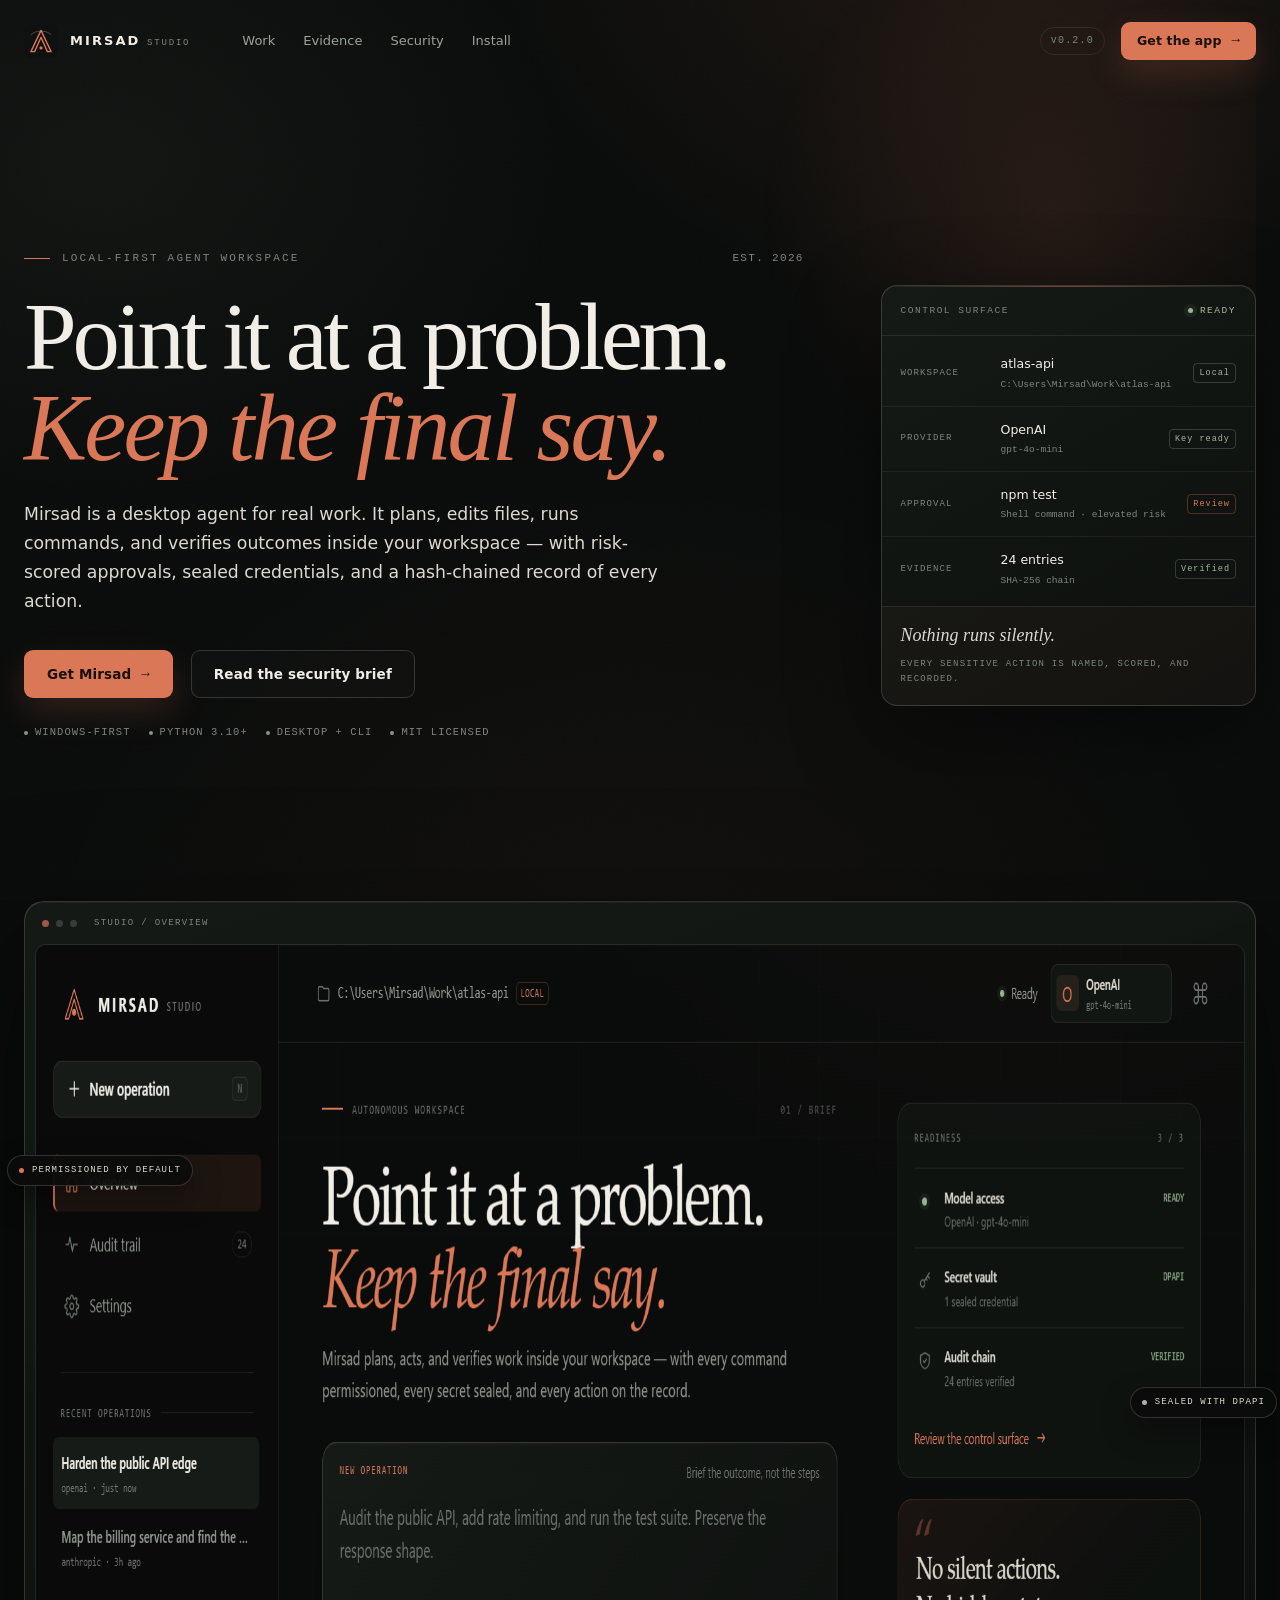
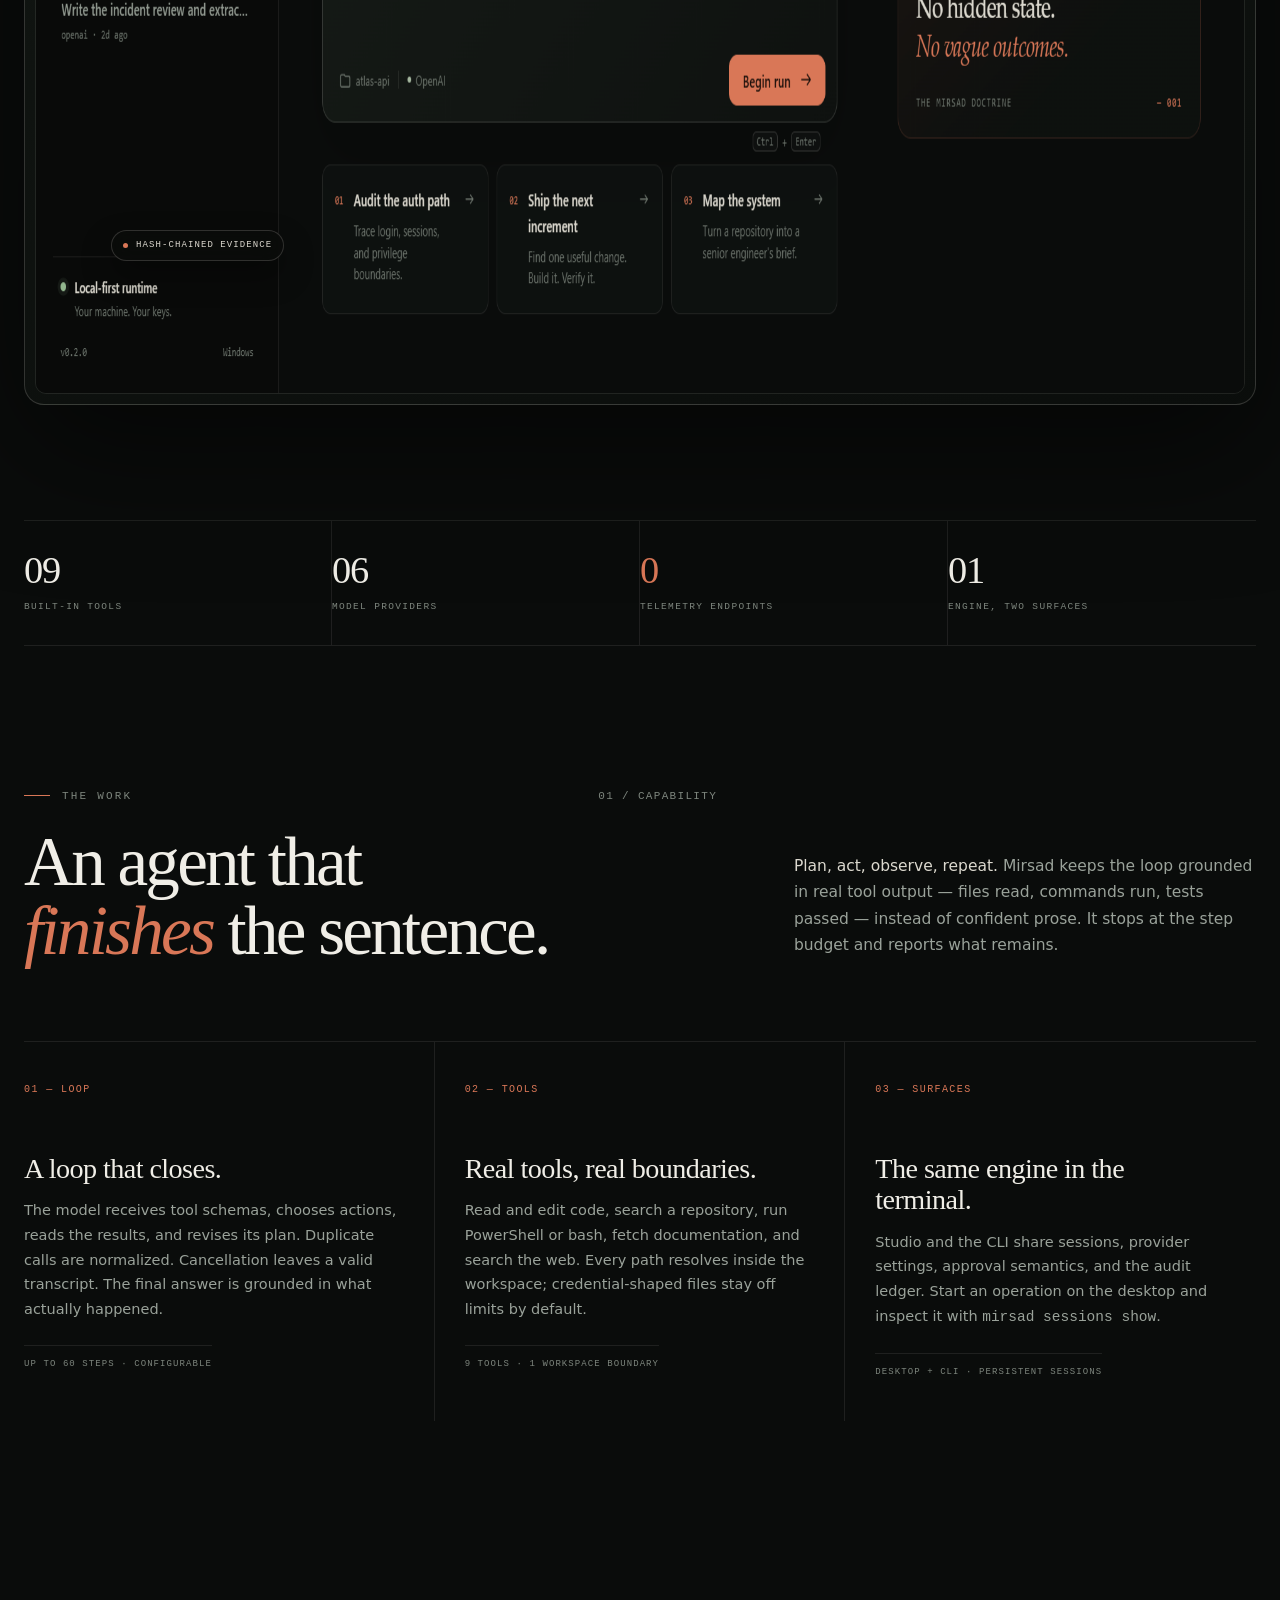
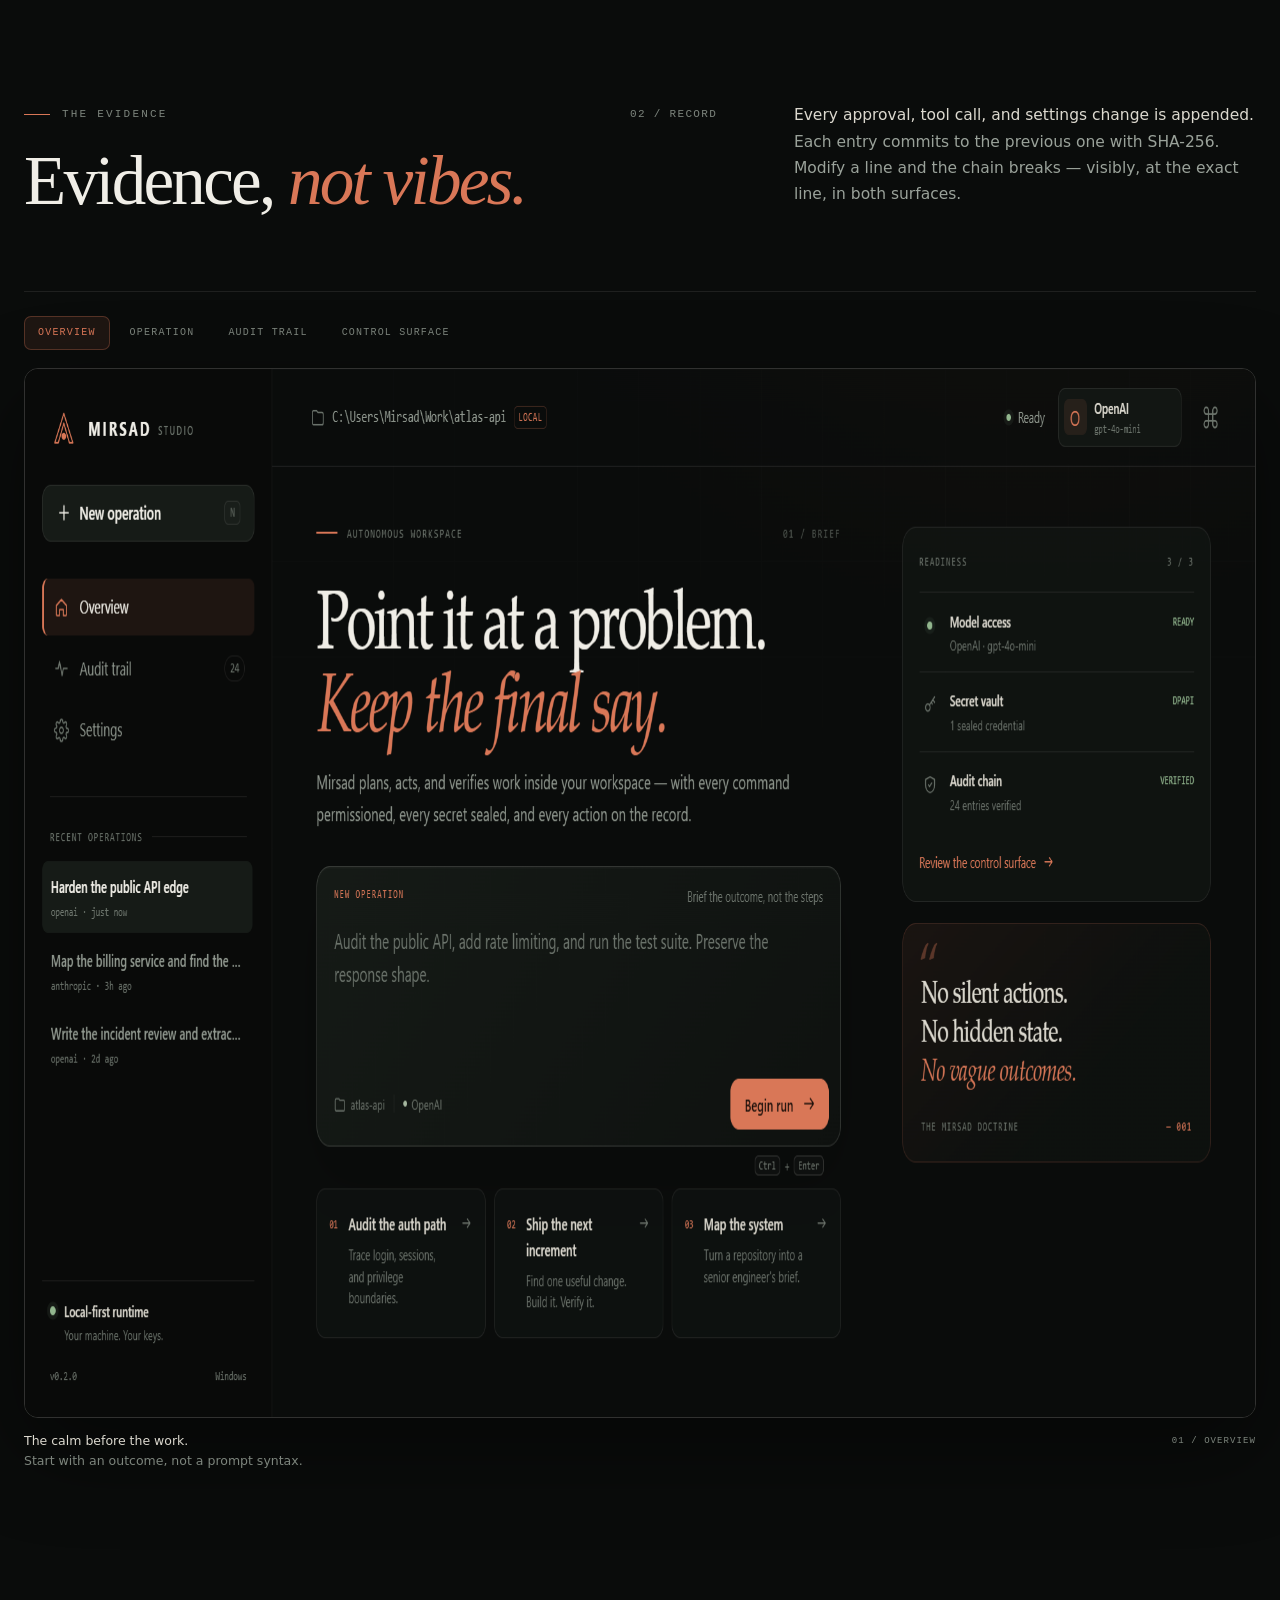
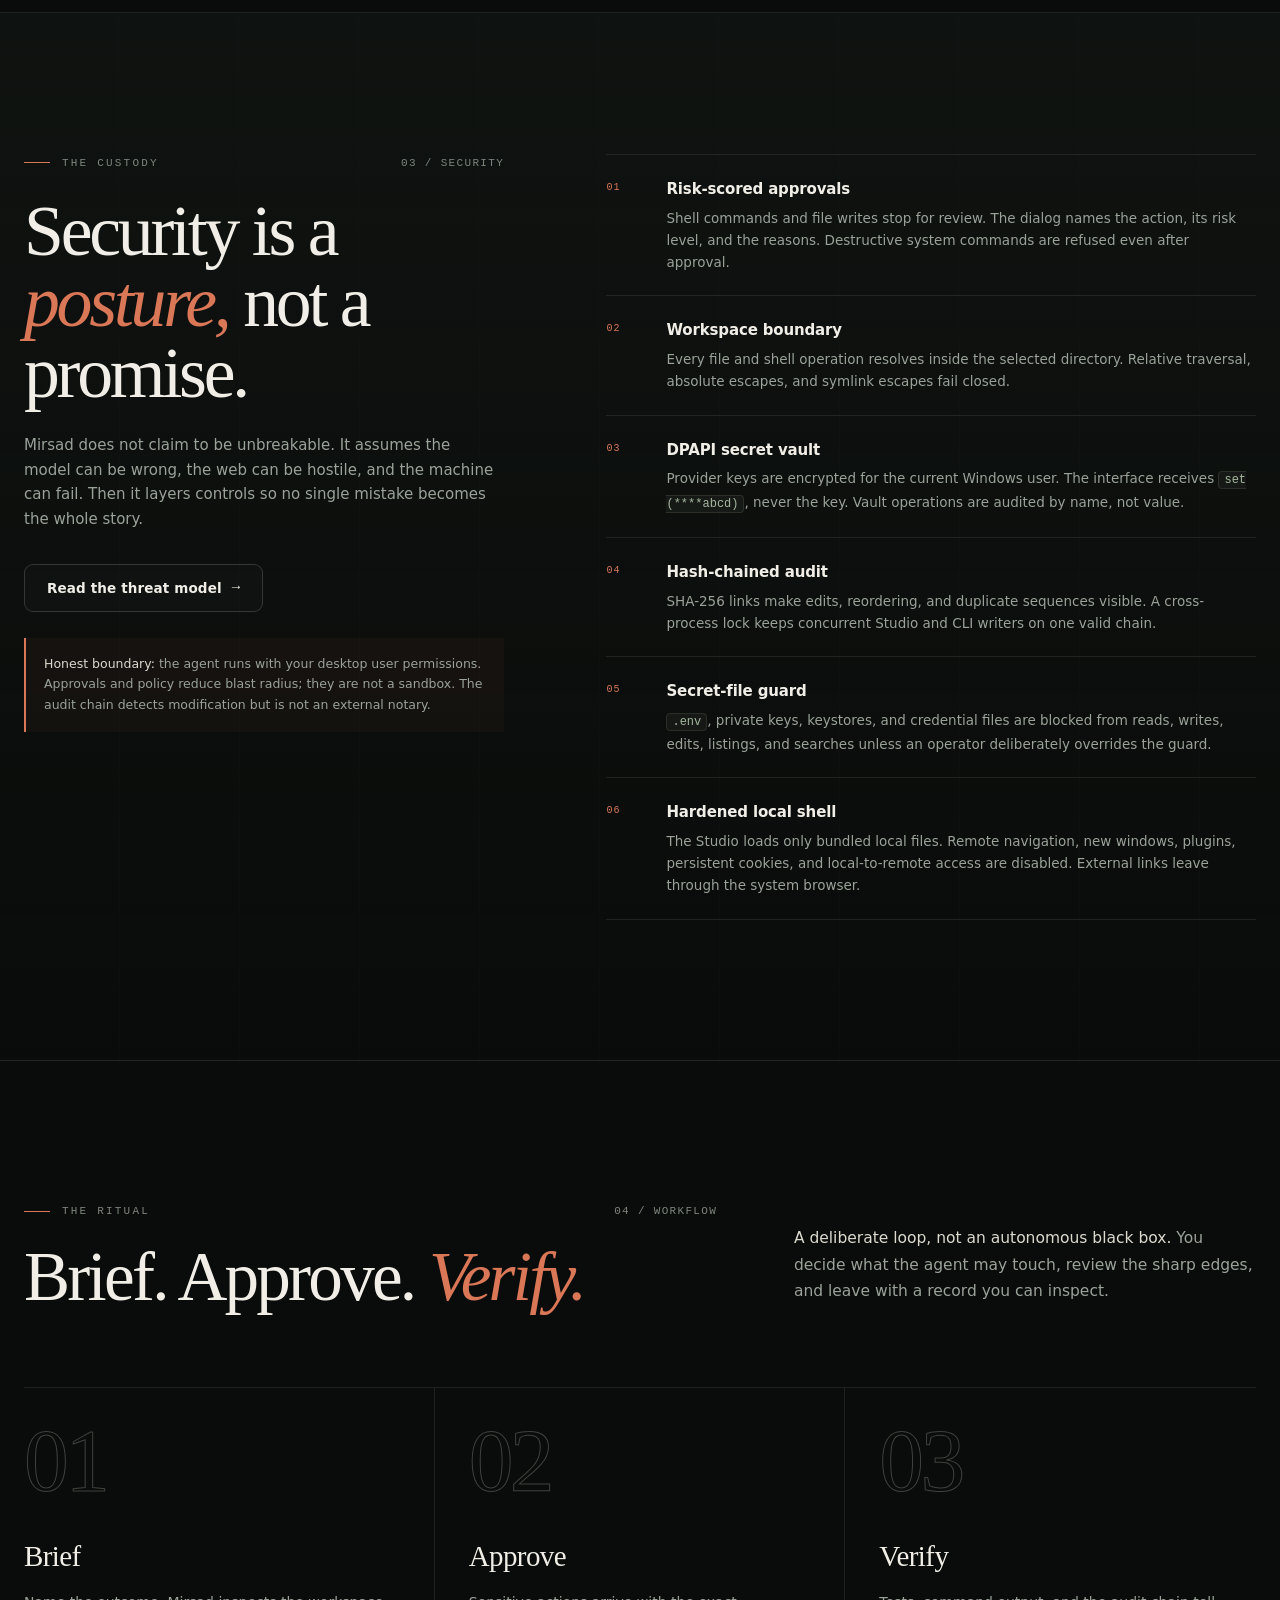
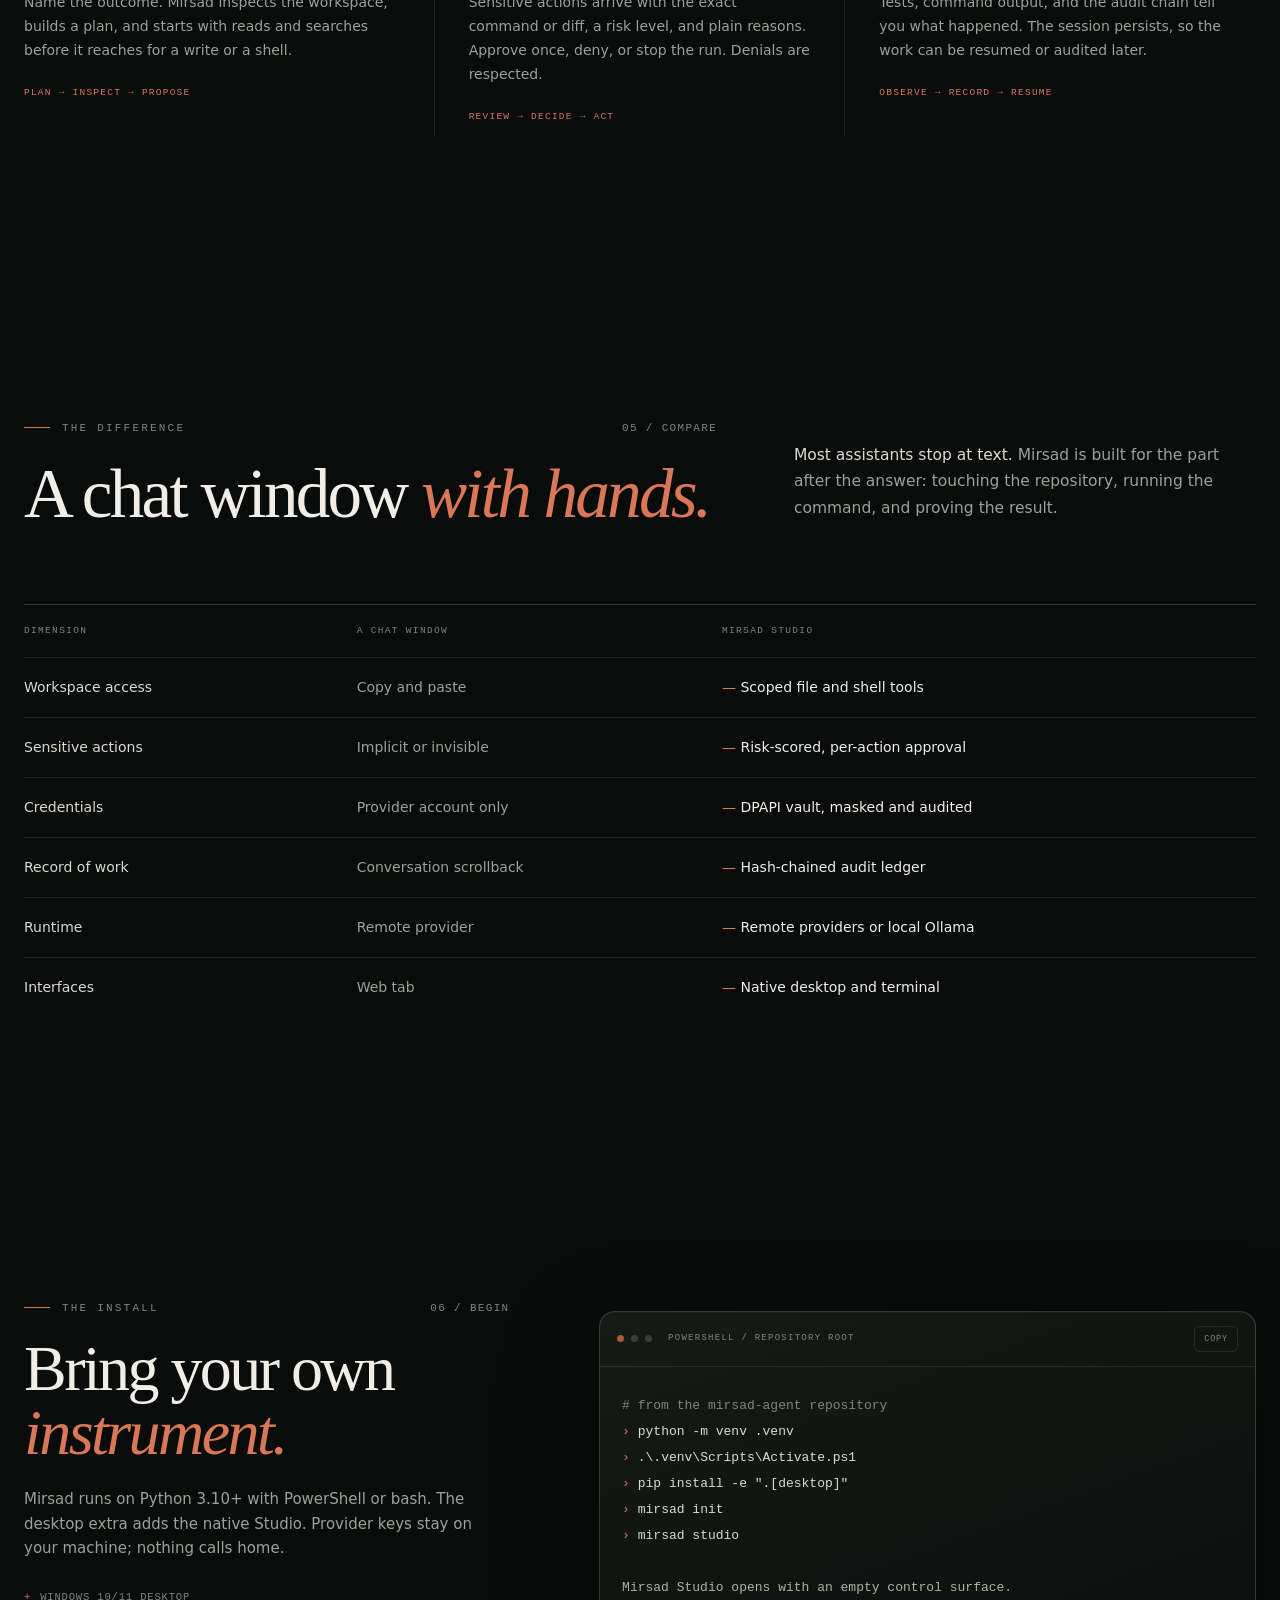
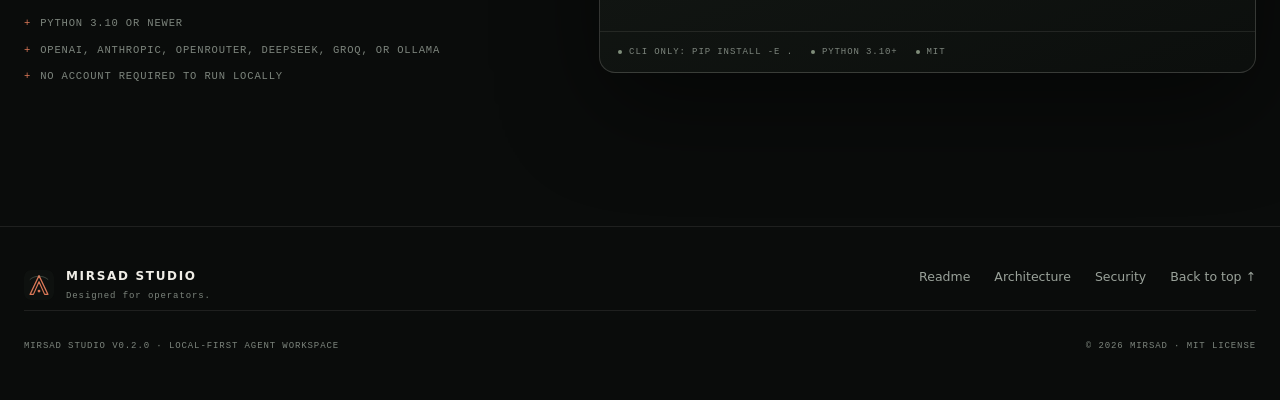
==== site/index.html @ eeaa852a "Release 0.2.0: Mirsad Studio, hardened security, and English documentation" ====
<!DOCTYPE html>
<html lang="en">
<head>
<meta charset="utf-8">
<meta name="viewport" content="width=device-width, initial-scale=1">
<title>Mirsad Studio — the agent workspace that shows its work</title>
<meta name="description" content="A local-first AI agent for real work. Plan, edit, run, and verify inside your workspace with risk-scored approvals, sealed credentials, and a hash-chained audit trail.">
<meta name="theme-color" content="#0a0c0b">
<meta property="og:title" content="Mirsad Studio">
<meta property="og:description" content="Point it at a problem. Keep the final say.">
<meta property="og:type" content="website">
<meta property="og:image" content="assets/overview.png">
<link rel="icon" href="assets/mark.svg" type="image/svg+xml">
<style>
:root {
  --ink: #0a0c0b;
  --ink-raised: #0e110f;
  --panel: #121613;
  --panel-2: #161b17;
  --paper: #f0eee7;
  --paper-soft: #dcd9cf;
  --muted: #9aa29a;
  --faint: #7d857d;
  --line: rgba(240, 238, 231, 0.09);
  --line-strong: rgba(240, 238, 231, 0.17);
  --copper: #d97757;
  --copper-bright: #e58b6d;
  --copper-wash: rgba(217, 119, 87, 0.1);
  --sage: #a5b79f;
  --danger: #e06b63;
  --success: #92b68e;
  --sans: "Segoe UI Variable Text", "Segoe UI", system-ui, -apple-system, sans-serif;
  --display: "Iowan Old Style", "Palatino Linotype", "Book Antiqua", Georgia, serif;
  --mono: "Cascadia Code", "Cascadia Mono", Consolas, "Courier New", monospace;
  --radius: 16px;
  --radius-sm: 10px;
  --ease: 180ms cubic-bezier(0.2, 0.65, 0.3, 1);
  --shell: 1420px;
}

* { box-sizing: border-box; }
html { scroll-behavior: smooth; }
html, body { margin: 0; }
body {
  background: var(--ink);
  color: var(--paper);
  font-family: var(--sans);
  font-size: 16px;
  line-height: 1.65;
  -webkit-font-smoothing: antialiased;
  overflow-x: hidden;
}
body::before {
  content: "";
  position: fixed;
  inset: 0;
  z-index: -2;
  background:
    radial-gradient(820px 620px at 78% -8%, rgba(217, 119, 87, 0.10), transparent 62%),
    radial-gradient(720px 520px at 8% 18%, rgba(165, 183, 159, 0.055), transparent 65%),
    radial-gradient(900px 760px at 50% 110%, rgba(217, 119, 87, 0.045), transparent 68%),
    var(--ink);
}
body::after {
  content: "";
  position: fixed;
  inset: 0;
  z-index: -1;
  pointer-events: none;
  opacity: 0.035;
  background-image: url("data:image/svg+xml,%3Csvg xmlns='http://www.w3.org/2000/svg' width='160' height='160'%3E%3Cfilter id='n'%3E%3CfeTurbulence type='fractalNoise' baseFrequency='0.9' numOctaves='3' stitchTiles='stitch'/%3E%3C/filter%3E%3Crect width='160' height='160' filter='url(%23n)' opacity='0.65'/%3E%3C/svg%3E");
}
::selection { background: var(--copper); color: #1a0f0a; }
a { color: inherit; }
img { max-width: 100%; }
button { font: inherit; color: inherit; cursor: pointer; }
a:focus-visible, button:focus-visible {
  outline: 1px solid var(--copper);
  outline-offset: 3px;
}

.shell { width: min(100% - 48px, var(--shell)); margin: 0 auto; }
.mono { font-family: var(--mono); font-variant-ligatures: none; }
.eyebrow {
  display: flex;
  align-items: center;
  gap: 12px;
  color: var(--faint);
  font-family: var(--mono);
  font-size: 11px;
  letter-spacing: 0.2em;
  text-transform: uppercase;
}
.eyebrow::before {
  content: "";
  width: 26px;
  height: 1px;
  background: var(--copper);
}
.eyebrow .index { margin-left: auto; color: var(--faint); letter-spacing: 0.12em; }

/* ── navigation ─────────────────────────────────────────────────────── */
.skip { position: absolute; left: -9999px; top: 0; padding: 10px 14px; background: var(--paper); color: var(--ink); z-index: 99; }
.skip:focus { left: 12px; top: 12px; }
.nav-wrap {
  position: sticky;
  top: 0;
  z-index: 40;
  border-bottom: 1px solid transparent;
  transition: background var(--ease), border-color var(--ease), backdrop-filter var(--ease);
}
.nav-wrap.is-scrolled {
  background: rgba(10, 12, 11, 0.84);
  border-bottom-color: var(--line);
  backdrop-filter: blur(18px);
}
.nav {
  display: flex;
  align-items: center;
  gap: 34px;
  height: 82px;
}
.brand {
  display: flex;
  align-items: center;
  gap: 12px;
  text-decoration: none;
  letter-spacing: 0.16em;
  font-size: 13px;
  font-weight: 600;
  white-space: nowrap;
}
.brand img { width: 34px; height: 34px; border-radius: 8px; }
.brand small {
  color: var(--faint);
  font-family: var(--mono);
  font-size: 9px;
  font-weight: 400;
  letter-spacing: 0.2em;
}
.nav-links { display: flex; gap: 28px; margin-left: 18px; }
.nav-links a {
  color: var(--muted);
  font-size: 13px;
  text-decoration: none;
  transition: color var(--ease);
}
.nav-links a:hover { color: var(--paper); }
.nav-actions { margin-left: auto; display: flex; align-items: center; gap: 16px; }
.version {
  color: var(--faint);
  font-family: var(--mono);
  font-size: 10px;
  letter-spacing: 0.12em;
  border: 1px solid var(--line);
  border-radius: 999px;
  padding: 5px 10px;
}
.nav-toggle {
  display: none;
  border: 1px solid var(--line-strong);
  background: transparent;
  border-radius: 8px;
  padding: 9px 11px;
}
.nav-toggle span { display: block; width: 17px; height: 1px; background: var(--paper); margin: 4px 0; }

.btn {
  display: inline-flex;
  align-items: center;
  justify-content: center;
  gap: 10px;
  min-height: 48px;
  padding: 0 22px;
  border-radius: 9px;
  border: 1px solid transparent;
  text-decoration: none;
  font-size: 13.5px;
  font-weight: 600;
  letter-spacing: 0.01em;
  transition: transform var(--ease), background var(--ease), border-color var(--ease), color var(--ease);
}
.btn:hover { transform: translateY(-1px); }
.btn-primary {
  background: var(--copper);
  color: #1a0f0a;
  box-shadow: 0 14px 34px rgba(217, 119, 87, 0.18);
}
.btn-primary:hover { background: var(--copper-bright); }
.btn-ghost {
  color: var(--paper);
  border-color: var(--line-strong);
  background: rgba(255, 255, 255, 0.014);
}
.btn-ghost:hover { border-color: var(--copper); color: var(--copper-bright); }
.btn-small { min-height: 38px; padding: 0 15px; font-size: 12.5px; }
.arrow { font-family: var(--mono); font-size: 14px; transition: transform var(--ease); }
.btn:hover .arrow { transform: translateX(3px); }

/* ── hero ───────────────────────────────────────────────────────────── */
.hero {
  position: relative;
  display: grid;
  grid-template-columns: minmax(0, 1.35fr) minmax(320px, 0.65fr);
  gap: clamp(40px, 6vw, 100px);
  align-items: center;
  min-height: calc(100vh - 82px);
  padding: clamp(64px, 9vh, 120px) 0 74px;
}
.hero::before {
  content: "";
  position: absolute;
  inset: -20% 0 0 45%;
  background: radial-gradient(420px 420px at var(--mx, 70%) var(--my, 30%), rgba(217, 119, 87, 0.11), transparent 70%);
  pointer-events: none;
  transition: background 300ms linear;
}
.hero-copy { position: relative; z-index: 1; }
.hero h1 {
  margin: 25px 0 26px;
  max-width: 900px;
  font-family: var(--display);
  font-size: clamp(54px, 7.4vw, 108px);
  font-weight: 400;
  line-height: 0.96;
  letter-spacing: -0.045em;
  text-wrap: balance;
}
.hero h1 em {
  display: block;
  color: var(--copper);
  font-style: italic;
  letter-spacing: -0.03em;
}
.hero .lede {
  max-width: 660px;
  margin: 0 0 34px;
  color: var(--paper-soft);
  font-size: clamp(16px, 1.35vw, 18.5px);
  line-height: 1.68;
}
.hero-actions { display: flex; flex-wrap: wrap; align-items: center; gap: 14px 18px; }
.hero-meta {
  display: flex;
  flex-wrap: wrap;
  gap: 8px 18px;
  margin-top: 26px;
  color: var(--faint);
  font-family: var(--mono);
  font-size: 10.5px;
  letter-spacing: 0.1em;
  text-transform: uppercase;
}
.hero-meta span { display: flex; align-items: center; gap: 7px; }
.hero-meta span::before { content: ""; width: 4px; height: 4px; border-radius: 50%; background: var(--sage); opacity: 0.8; }

.instrument {
  position: relative;
  border: 1px solid var(--line-strong);
  border-radius: var(--radius);
  background:
    linear-gradient(150deg, rgba(22, 27, 23, 0.96), rgba(13, 16, 14, 0.98));
  box-shadow: 0 30px 90px rgba(0, 0, 0, 0.42), inset 0 1px 0 rgba(255, 255, 255, 0.035);
  overflow: hidden;
}
.instrument::after {
  content: "";
  position: absolute;
  left: 0;
  right: 0;
  top: 0;
  height: 1px;
  background: linear-gradient(90deg, transparent, var(--copper), transparent);
  opacity: 0.45;
}
.instrument-head {
  display: flex;
  align-items: center;
  justify-content: space-between;
  padding: 17px 19px;
  border-bottom: 1px solid var(--line);
  color: var(--faint);
  font-family: var(--mono);
  font-size: 9.5px;
  letter-spacing: 0.16em;
  text-transform: uppercase;
}
.instrument-head .live { display: flex; align-items: center; gap: 7px; color: var(--sage); }
.instrument-head .live::before {
  content: "";
  width: 5px;
  height: 5px;
  border-radius: 50%;
  background: var(--success);
  box-shadow: 0 0 0 4px rgba(146, 182, 142, 0.08);
}
.instrument-rows { padding: 5px 0; }
.i-row {
  display: grid;
  grid-template-columns: 88px minmax(0, 1fr) auto;
  align-items: center;
  gap: 12px;
  padding: 13px 19px;
  border-bottom: 1px solid rgba(240, 238, 231, 0.055);
}
.i-row:last-child { border-bottom: 0; }
.i-key {
  color: var(--faint);
  font-family: var(--mono);
  font-size: 9px;
  letter-spacing: 0.12em;
  text-transform: uppercase;
}
.i-value { min-width: 0; }
.i-value b { display: block; font-size: 12.5px; font-weight: 500; color: var(--paper); }
.i-value small { display: block; margin-top: 2px; color: var(--faint); font-family: var(--mono); font-size: 9.5px; }
.i-mark {
  color: var(--sage);
  font-family: var(--mono);
  font-size: 8.5px;
  letter-spacing: 0.12em;
  border: 1px solid rgba(165, 183, 159, 0.25);
  border-radius: 4px;
  padding: 2px 5px;
}
.i-mark.copper { color: var(--copper); border-color: rgba(217, 119, 87, 0.3); }
.instrument-note {
  padding: 16px 19px 19px;
  border-top: 1px solid var(--line);
  background: rgba(217, 119, 87, 0.035);
}
.instrument-note p {
  margin: 0;
  color: var(--paper-soft);
  font-family: var(--display);
  font-size: 18px;
  font-style: italic;
  line-height: 1.35;
}
.instrument-note span {
  display: block;
  margin-top: 9px;
  color: var(--faint);
  font-family: var(--mono);
  font-size: 9px;
  font-style: normal;
  letter-spacing: 0.13em;
  text-transform: uppercase;
}

/* ── hero frame ─────────────────────────────────────────────────────── */
.showcase { padding: 0 0 clamp(70px, 9vw, 120px); }
.frame {
  position: relative;
  border: 1px solid var(--line-strong);
  border-radius: 20px;
  padding: 10px;
  background: linear-gradient(160deg, rgba(22, 27, 23, 0.9), rgba(11, 14, 12, 0.96));
  box-shadow: 0 42px 130px rgba(0, 0, 0, 0.55), inset 0 1px 0 rgba(255, 255, 255, 0.04);
}
.frame-bar {
  display: flex;
  align-items: center;
  gap: 7px;
  padding: 4px 7px 13px;
}
.frame-bar i {
  width: 7px;
  height: 7px;
  border-radius: 50%;
  background: var(--line-strong);
}
.frame-bar i:first-child { background: rgba(217, 119, 87, 0.7); }
.frame-bar span {
  margin-left: 10px;
  color: var(--faint);
  font-family: var(--mono);
  font-size: 9px;
  letter-spacing: 0.15em;
  text-transform: uppercase;
}
.frame img {
  display: block;
  width: 100%;
  border-radius: 11px;
  border: 1px solid var(--line);
}
.pin {
  position: absolute;
  z-index: 2;
  display: flex;
  align-items: center;
  gap: 8px;
  padding: 7px 11px;
  border: 1px solid var(--line-strong);
  border-radius: 999px;
  background: rgba(10, 12, 11, 0.9);
  box-shadow: 0 14px 30px rgba(0, 0, 0, 0.35);
  backdrop-filter: blur(12px);
  color: var(--paper-soft);
  font-family: var(--mono);
  font-size: 9px;
  letter-spacing: 0.12em;
  text-transform: uppercase;
  white-space: nowrap;
}
.pin::before {
  content: "";
  width: 5px;
  height: 5px;
  border-radius: 50%;
  background: var(--copper);
}
.pin.p1 { top: 23%; left: -18px; }
.pin.p2 { top: 44%; right: -22px; }
.pin.p3 { bottom: 13%; left: 7%; }
.pin.p2::before { background: var(--sage); }

/* ── stats ──────────────────────────────────────────────────────────── */
.stats {
  display: grid;
  grid-template-columns: repeat(4, minmax(0, 1fr));
  border-top: 1px solid var(--line);
  border-bottom: 1px solid var(--line);
}
.stat { padding: 30px 26px 30px 0; border-right: 1px solid var(--line); }
.stat:last-child { border-right: 0; }
.stat b {
  display: block;
  font-family: var(--display);
  font-size: clamp(32px, 3vw, 46px);
  font-weight: 400;
  line-height: 1;
  letter-spacing: -0.03em;
}
.stat span {
  display: block;
  margin-top: 10px;
  color: var(--faint);
  font-family: var(--mono);
  font-size: 9.5px;
  letter-spacing: 0.14em;
  text-transform: uppercase;
}
.stat em { color: var(--copper); font-style: normal; }

/* ── sections ───────────────────────────────────────────────────────── */
section { position: relative; }
.section { padding: clamp(78px, 11vw, 150px) 0; }
.section-head {
  display: grid;
  grid-template-columns: minmax(0, 1.2fr) minmax(260px, 0.8fr);
  gap: clamp(30px, 6vw, 90px);
  align-items: end;
  margin-bottom: clamp(46px, 6vw, 76px);
}
.section-head h2 {
  margin: 22px 0 0;
  font-family: var(--display);
  font-size: clamp(42px, 5.4vw, 78px);
  font-weight: 400;
  line-height: 1;
  letter-spacing: -0.04em;
  text-wrap: balance;
}
.section-head h2 em { color: var(--copper); font-style: italic; }
.section-head p {
  margin: 0 0 7px;
  color: var(--muted);
  font-size: 15.5px;
  line-height: 1.7;
}
.section-head p b { color: var(--paper-soft); font-weight: 500; }

.features {
  display: grid;
  grid-template-columns: repeat(3, minmax(0, 1fr));
  border-top: 1px solid var(--line);
}
.feature {
  position: relative;
  padding: 32px 30px 38px 0;
  border-right: 1px solid var(--line);
}
.feature:last-child { border-right: 0; }
.feature + .feature { padding-left: 30px; }
.feature-index {
  color: var(--copper);
  font-family: var(--mono);
  font-size: 10px;
  letter-spacing: 0.14em;
}
.feature h3 {
  margin: 52px 0 14px;
  font-family: var(--display);
  font-size: clamp(25px, 2.2vw, 32px);
  font-weight: 400;
  line-height: 1.12;
  letter-spacing: -0.02em;
}
.feature p { margin: 0; color: var(--muted); font-size: 14.5px; line-height: 1.7; }
.feature .tag {
  display: inline-block;
  margin-top: 24px;
  color: var(--faint);
  font-family: var(--mono);
  font-size: 9px;
  letter-spacing: 0.12em;
  text-transform: uppercase;
  border-top: 1px solid var(--line);
  padding-top: 11px;
}

/* ── screens ────────────────────────────────────────────────────────── */
.screens { border-top: 1px solid var(--line); padding-top: 24px; }
.screen-tabs { display: flex; flex-wrap: wrap; gap: 6px; margin-bottom: 18px; }
.screen-tab {
  border: 1px solid transparent;
  background: transparent;
  color: var(--faint);
  border-radius: 7px;
  padding: 8px 13px;
  font-family: var(--mono);
  font-size: 10px;
  letter-spacing: 0.12em;
  text-transform: uppercase;
  transition: color var(--ease), border-color var(--ease), background var(--ease);
}
.screen-tab:hover { color: var(--paper-soft); }
.screen-tab[aria-selected="true"] {
  color: var(--copper);
  border-color: rgba(217, 119, 87, 0.3);
  background: var(--copper-wash);
}
.screen-frame { position: relative; min-height: 200px; }
.screen-panel {
  display: none;
  animation: fade 260ms ease both;
}
.screen-panel.is-active { display: block; }
.screen-panel img {
  display: block;
  width: 100%;
  border: 1px solid var(--line-strong);
  border-radius: 14px;
  box-shadow: 0 32px 90px rgba(0, 0, 0, 0.45);
}
.screen-caption {
  display: flex;
  justify-content: space-between;
  gap: 24px;
  margin-top: 13px;
  color: var(--faint);
  font-size: 12.5px;
  line-height: 1.6;
}
.screen-caption b {
  display: block;
  color: var(--paper-soft);
  font-weight: 500;
}
.screen-caption .mono { font-size: 9px; letter-spacing: 0.12em; text-transform: uppercase; white-space: nowrap; padding-top: 3px; }
@keyframes fade { from { opacity: 0; transform: translateY(5px); } to { opacity: 1; transform: none; } }

/* ── security ───────────────────────────────────────────────────────── */
.security {
  background:
    linear-gradient(180deg, rgba(18, 22, 19, 0.72), rgba(10, 12, 11, 0)) ,
    repeating-linear-gradient(90deg, transparent 0, transparent 119px, rgba(240, 238, 231, 0.025) 120px);
  border-top: 1px solid var(--line);
  border-bottom: 1px solid var(--line);
}
.security-grid {
  display: grid;
  grid-template-columns: minmax(0, 0.85fr) minmax(0, 1.15fr);
  gap: clamp(40px, 8vw, 120px);
  align-items: start;
}
.security-copy { position: sticky; top: 118px; }
.security-copy h2 {
  margin: 24px 0 24px;
  font-family: var(--display);
  font-size: clamp(44px, 5.6vw, 82px);
  font-weight: 400;
  line-height: 0.99;
  letter-spacing: -0.045em;
}
.security-copy h2 em { color: var(--copper); font-style: italic; }
.security-copy p { max-width: 470px; margin: 0 0 30px; color: var(--muted); font-size: 15px; }
.security-copy .btn { margin-top: 2px; }
.controls { list-style: none; margin: 0; padding: 0; border-top: 1px solid var(--line); }
.control {
  display: grid;
  grid-template-columns: 46px minmax(0, 1fr);
  gap: 14px;
  padding: 22px 0;
  border-bottom: 1px solid var(--line);
}
.control-index {
  padding-top: 3px;
  color: var(--copper);
  font-family: var(--mono);
  font-size: 10px;
  letter-spacing: 0.1em;
}
.control h3 { margin: 0 0 5px; font-size: 15px; font-weight: 600; letter-spacing: -0.01em; }
.control p { margin: 0; color: var(--muted); font-size: 13.5px; line-height: 1.65; }
.control code {
  color: var(--sage);
  font-family: var(--mono);
  font-size: 12px;
  background: rgba(165, 183, 159, 0.06);
  border: 1px solid rgba(165, 183, 159, 0.14);
  border-radius: 4px;
  padding: 1px 5px;
}
.caveat {
  margin-top: 26px;
  padding: 16px 18px;
  border-left: 2px solid var(--copper);
  background: rgba(217, 119, 87, 0.045);
  color: var(--muted);
  font-size: 12.5px;
  line-height: 1.65;
}
.caveat b { color: var(--paper-soft); font-weight: 500; }

/* ── workflow ───────────────────────────────────────────────────────── */
.acts {
  display: grid;
  grid-template-columns: repeat(3, minmax(0, 1fr));
  gap: 0;
  border-top: 1px solid var(--line);
}
.act { padding: 34px 34px 10px 0; border-right: 1px solid var(--line); }
.act + .act { padding-left: 34px; }
.act:last-child { border-right: 0; }
.act-number {
  color: transparent;
  -webkit-text-stroke: 1px rgba(240, 238, 231, 0.24);
  font-family: var(--display);
  font-size: clamp(64px, 7vw, 104px);
  line-height: 0.85;
  letter-spacing: -0.04em;
}
.act h3 {
  margin: 34px 0 11px;
  font-family: var(--display);
  font-size: 29px;
  font-weight: 400;
  letter-spacing: -0.02em;
}
.act p { margin: 0; color: var(--muted); font-size: 14px; line-height: 1.7; }
.act .mono {
  display: inline-block;
  margin-top: 22px;
  color: var(--copper);
  font-size: 9.5px;
  letter-spacing: 0.13em;
  text-transform: uppercase;
}

/* ── comparison ─────────────────────────────────────────────────────── */
.compare-wrap { overflow-x: auto; border-top: 1px solid var(--line-strong); }
table.compare {
  width: 100%;
  min-width: 680px;
  border-collapse: collapse;
  font-size: 14px;
}
.compare th, .compare td {
  padding: 18px 18px 18px 0;
  text-align: left;
  vertical-align: top;
  border-bottom: 1px solid var(--line);
}
.compare th { color: var(--faint); font-family: var(--mono); font-size: 9.5px; font-weight: 400; letter-spacing: 0.14em; text-transform: uppercase; }
.compare td:first-child { color: var(--paper-soft); width: 27%; }
.compare td { color: var(--muted); }
.compare td.ours { color: var(--paper); }
.compare td.ours::before { content: "— "; color: var(--copper); }
.compare tr:last-child td { border-bottom: 0; }

/* ── install ────────────────────────────────────────────────────────── */
.install { padding-bottom: clamp(90px, 11vw, 150px); }
.install-grid {
  display: grid;
  grid-template-columns: minmax(0, 0.85fr) minmax(0, 1.15fr);
  gap: clamp(36px, 7vw, 100px);
  align-items: center;
}
.install h2 {
  margin: 20px 0 22px;
  font-family: var(--display);
  font-size: clamp(42px, 5vw, 72px);
  font-weight: 400;
  line-height: 1;
  letter-spacing: -0.04em;
}
.install h2 em { color: var(--copper); font-style: italic; }
.install p { max-width: 490px; margin: 0 0 28px; color: var(--muted); font-size: 15px; }
.install-points { display: grid; gap: 9px; margin: 0; padding: 0; list-style: none; color: var(--faint); font-family: var(--mono); font-size: 10.5px; letter-spacing: 0.08em; text-transform: uppercase; }
.install-points li::before { content: "+"; color: var(--copper); margin-right: 9px; }
.terminal {
  position: relative;
  border: 1px solid var(--line-strong);
  border-radius: var(--radius);
  background: linear-gradient(160deg, rgba(22, 27, 23, 0.97), rgba(12, 15, 13, 0.99));
  box-shadow: 0 34px 100px rgba(0, 0, 0, 0.48), inset 0 1px 0 rgba(255, 255, 255, 0.035);
  overflow: hidden;
}
.terminal-head {
  display: flex;
  align-items: center;
  gap: 7px;
  padding: 14px 17px;
  border-bottom: 1px solid var(--line);
}
.terminal-head i { width: 7px; height: 7px; border-radius: 50%; background: rgba(240, 238, 231, 0.16); }
.terminal-head i:first-child { background: rgba(217, 119, 87, 0.72); }
.terminal-head span { margin-left: 9px; color: var(--faint); font-family: var(--mono); font-size: 9px; letter-spacing: 0.14em; text-transform: uppercase; }
.copy {
  margin-left: auto;
  border: 1px solid var(--line);
  background: transparent;
  color: var(--faint);
  border-radius: 5px;
  padding: 5px 9px;
  font-family: var(--mono);
  font-size: 8.5px;
  letter-spacing: 0.1em;
  text-transform: uppercase;
  transition: color var(--ease), border-color var(--ease);
}
.copy:hover { color: var(--copper); border-color: rgba(217, 119, 87, 0.4); }
.terminal pre {
  margin: 0;
  padding: 26px 22px 30px;
  overflow-x: auto;
  color: var(--paper-soft);
  font-family: var(--mono);
  font-size: 13px;
  line-height: 2;
  tab-size: 2;
}
.terminal .prompt { color: var(--copper); user-select: none; }
.terminal .comment { color: var(--faint); }
.terminal .ok { color: var(--sage); }
.terminal-foot {
  display: flex;
  gap: 8px 18px;
  flex-wrap: wrap;
  padding: 13px 18px;
  border-top: 1px solid var(--line);
  color: var(--faint);
  font-family: var(--mono);
  font-size: 9px;
  letter-spacing: 0.1em;
  text-transform: uppercase;
}
.terminal-foot span { display: flex; align-items: center; gap: 7px; }
.terminal-foot span::before { content: ""; width: 4px; height: 4px; border-radius: 50%; background: var(--sage); opacity: 0.75; }

/* ── footer ─────────────────────────────────────────────────────────── */
footer { border-top: 1px solid var(--line); padding: 40px 0 46px; }
.footer-grid {
  display: flex;
  flex-wrap: wrap;
  justify-content: space-between;
  gap: 30px;
  align-items: start;
}
.footer-brand { display: flex; align-items: center; gap: 12px; }
.footer-brand img { width: 30px; height: 30px; border-radius: 7px; }
.footer-brand b { display: block; font-size: 12px; letter-spacing: 0.14em; }
.footer-brand small { display: block; margin-top: 2px; color: var(--faint); font-family: var(--mono); font-size: 9px; letter-spacing: 0.1em; }
.footer-links { display: flex; flex-wrap: wrap; gap: 24px; font-size: 12.5px; }
.footer-links a { color: var(--muted); text-decoration: none; transition: color var(--ease); }
.footer-links a:hover { color: var(--copper); }
.footer-note { width: 100%; display: flex; flex-wrap: wrap; justify-content: space-between; gap: 12px; padding-top: 28px; margin-top: 6px; border-top: 1px solid var(--line); color: var(--faint); font-family: var(--mono); font-size: 9px; letter-spacing: 0.1em; text-transform: uppercase; }

/* ── reveal ─────────────────────────────────────────────────────────── */
.reveal { opacity: 0; transform: translateY(18px); transition: opacity 650ms cubic-bezier(0.2, 0.65, 0.3, 1), transform 650ms cubic-bezier(0.2, 0.65, 0.3, 1); }
.reveal.is-in { opacity: 1; transform: none; }
.reveal.d1 { transition-delay: 80ms; }
.reveal.d2 { transition-delay: 160ms; }
.reveal.d3 { transition-delay: 240ms; }

/* ── responsive ─────────────────────────────────────────────────────── */
@media (max-width: 1080px) {
  .hero { grid-template-columns: minmax(0, 1fr); min-height: auto; padding-top: 74px; }
  .instrument { max-width: 560px; }
  .pin { display: none; }
  .security-grid, .install-grid, .section-head { grid-template-columns: 1fr; }
  .security-copy { position: static; }
  .features { grid-template-columns: 1fr; }
  .feature, .feature + .feature { padding: 28px 0 32px; border-right: 0; border-bottom: 1px solid var(--line); }
  .feature:last-child { border-bottom: 0; }
  .feature h3 { margin-top: 26px; }
  .acts { grid-template-columns: 1fr; }
  .act, .act + .act { padding: 32px 0; border-right: 0; border-bottom: 1px solid var(--line); }
  .act:last-child { border-bottom: 0; }
  .act-number { font-size: 64px; }
}
@media (max-width: 820px) {
  .shell { width: min(100% - 32px, var(--shell)); }
  .nav { height: 70px; gap: 16px; }
  .nav-links, .version { display: none; }
  .nav-toggle { display: block; }
  .nav-links.is-open {
    display: flex;
    position: absolute;
    left: 16px;
    right: 16px;
    top: 74px;
    flex-direction: column;
    gap: 0;
    margin: 0;
    padding: 8px;
    border: 1px solid var(--line-strong);
    border-radius: 12px;
    background: rgba(13, 16, 14, 0.98);
    box-shadow: 0 30px 80px rgba(0, 0, 0, 0.5);
  }
  .nav-links.is-open a { padding: 13px 12px; border-bottom: 1px solid var(--line); }
  .nav-links.is-open a:last-child { border-bottom: 0; }
  .hero { padding-top: 58px; }
  .hero h1 { font-size: clamp(46px, 13vw, 68px); }
  .stats { grid-template-columns: repeat(2, minmax(0, 1fr)); }
  .stat { border-bottom: 1px solid var(--line); }
  .stat:nth-child(2) { border-right: 0; }
  .stat:nth-child(n+3) { border-bottom: 0; }
  .section-caption { display: none; }
  .screen-caption { flex-direction: column; gap: 4px; }
}
@media (max-width: 560px) {
  .hero-actions .btn { width: 100%; }
  .stats { grid-template-columns: 1fr; }
  .stat { border-right: 0; border-bottom: 1px solid var(--line); padding: 22px 0; }
  .stat:nth-child(n+3) { border-bottom: 1px solid var(--line); }
  .stat:last-child { border-bottom: 0; }
  .section-head h2 { font-size: 42px; }
  .terminal pre { font-size: 11.5px; }
  .footer-grid { flex-direction: column; }
}
@media (prefers-reduced-motion: reduce) {
  html { scroll-behavior: auto; }
  *, *::before, *::after { animation: none !important; transition: none !important; }
  .reveal { opacity: 1; transform: none; }
}
</style>
</head>
<body>
<a class="skip" href="#main">Skip to content</a>

<div class="nav-wrap" id="nav-wrap">
  <div class="shell">
    <nav class="nav" aria-label="Primary">
      <a class="brand" href="#top" aria-label="Mirsad Studio home">
        <img src="assets/mark.svg" alt="">
        <span>MIRSAD <small>STUDIO</small></span>
      </a>
      <div class="nav-links" id="nav-links">
        <a href="#work">Work</a>
        <a href="#evidence">Evidence</a>
        <a href="#security">Security</a>
        <a href="#install">Install</a>
      </div>
      <div class="nav-actions">
        <span class="version">v0.2.0</span>
        <a class="btn btn-primary btn-small" href="#install">Get the app <span class="arrow">→</span></a>
        <button class="nav-toggle" id="nav-toggle" aria-label="Open menu" aria-expanded="false" aria-controls="nav-links">
          <span></span><span></span><span></span>
        </button>
      </div>
    </nav>
  </div>
</div>

<main id="main">
  <section class="hero shell" id="top">
    <div class="hero-copy">
      <div class="eyebrow">Local-first agent workspace <span class="index">EST. 2026</span></div>
      <h1>Point it at a problem. <em>Keep the final say.</em></h1>
      <p class="lede">Mirsad is a desktop agent for real work. It plans, edits files, runs commands, and verifies outcomes inside your workspace — with risk-scored approvals, sealed credentials, and a hash-chained record of every action.</p>
      <div class="hero-actions">
        <a class="btn btn-primary" href="#install">Get Mirsad <span class="arrow">→</span></a>
        <a class="btn btn-ghost" href="../docs/SECURITY.md">Read the security brief</a>
      </div>
      <div class="hero-meta">
        <span>Windows-first</span>
        <span>Python 3.10+</span>
        <span>Desktop + CLI</span>
        <span>MIT licensed</span>
      </div>
    </div>

    <aside class="instrument reveal d1" aria-label="Live control surface summary">
      <div class="instrument-head"><span>Control surface</span><span class="live">Ready</span></div>
      <div class="instrument-rows">
        <div class="i-row">
          <span class="i-key">Workspace</span>
          <span class="i-value"><b>atlas-api</b><small>C:\Users\Mirsad\Work\atlas-api</small></span>
          <span class="i-mark">Local</span>
        </div>
        <div class="i-row">
          <span class="i-key">Provider</span>
          <span class="i-value"><b>OpenAI</b><small>gpt-4o-mini</small></span>
          <span class="i-mark">Key ready</span>
        </div>
        <div class="i-row">
          <span class="i-key">Approval</span>
          <span class="i-value"><b>npm test</b><small>Shell command · elevated risk</small></span>
          <span class="i-mark copper">Review</span>
        </div>
        <div class="i-row">
          <span class="i-key">Evidence</span>
          <span class="i-value"><b>24 entries</b><small>SHA-256 chain</small></span>
          <span class="i-mark">Verified</span>
        </div>
      </div>
      <div class="instrument-note">
        <p>Nothing runs silently.</p>
        <span>Every sensitive action is named, scored, and recorded.</span>
      </div>
    </aside>
  </section>

  <section class="showcase shell" aria-label="Product overview">
    <div class="frame reveal">
      <div class="frame-bar"><i></i><i></i><i></i><span>Studio / overview</span></div>
      <img src="assets/overview.png" alt="Mirsad Studio overview with command bar, readiness cards, and recent operations" width="1925" height="1050">
      <span class="pin p1">Permissioned by default</span>
      <span class="pin p2">Sealed with DPAPI</span>
      <span class="pin p3">Hash-chained evidence</span>
    </div>
  </section>

  <div class="shell">
    <div class="stats reveal" aria-label="Product facts">
      <div class="stat"><b>09</b><span>Built-in tools</span></div>
      <div class="stat"><b>06</b><span>Model providers</span></div>
      <div class="stat"><b><em>0</em></b><span>Telemetry endpoints</span></div>
      <div class="stat"><b>01</b><span>Engine, two surfaces</span></div>
    </div>
  </div>

  <section class="section shell" id="work">
    <div class="section-head reveal">
      <div>
        <div class="eyebrow">The work <span class="index">01 / Capability</span></div>
        <h2>An agent that <em>finishes</em> the sentence.</h2>
      </div>
      <p><b>Plan, act, observe, repeat.</b> Mirsad keeps the loop grounded in real tool output — files read, commands run, tests passed — instead of confident prose. It stops at the step budget and reports what remains.</p>
    </div>

    <div class="features">
      <article class="feature reveal">
        <span class="feature-index">01 — LOOP</span>
        <h3>A loop that closes.</h3>
        <p>The model receives tool schemas, chooses actions, reads the results, and revises its plan. Duplicate calls are normalized. Cancellation leaves a valid transcript. The final answer is grounded in what actually happened.</p>
        <span class="tag">Up to 60 steps · configurable</span>
      </article>
      <article class="feature reveal d1">
        <span class="feature-index">02 — TOOLS</span>
        <h3>Real tools, real boundaries.</h3>
        <p>Read and edit code, search a repository, run PowerShell or bash, fetch documentation, and search the web. Every path resolves inside the workspace; credential-shaped files stay off limits by default.</p>
        <span class="tag">9 tools · 1 workspace boundary</span>
      </article>
      <article class="feature reveal d2">
        <span class="feature-index">03 — SURFACES</span>
        <h3>The same engine in the terminal.</h3>
        <p>Studio and the CLI share sessions, provider settings, approval semantics, and the audit ledger. Start an operation on the desktop and inspect it with <code class="mono">mirsad sessions show</code>.</p>
        <span class="tag">Desktop + CLI · persistent sessions</span>
      </article>
    </div>
  </section>

  <section class="section shell" id="evidence">
    <div class="section-head reveal">
      <div>
        <div class="eyebrow">The evidence <span class="index">02 / Record</span></div>
        <h2>Evidence, <em>not vibes.</em></h2>
      </div>
      <p><b>Every approval, tool call, and settings change is appended.</b> Each entry commits to the previous one with SHA-256. Modify a line and the chain breaks — visibly, at the exact line, in both surfaces.</p>
    </div>

    <div class="screens reveal" data-screens>
      <div class="screen-tabs" role="tablist" aria-label="Studio screens">
        <button class="screen-tab" role="tab" aria-selected="true" aria-controls="screen-overview" id="tab-overview" data-screen="overview">Overview</button>
        <button class="screen-tab" role="tab" aria-selected="false" aria-controls="screen-operations" id="tab-operations" data-screen="operations" tabindex="-1">Operation</button>
        <button class="screen-tab" role="tab" aria-selected="false" aria-controls="screen-audit" id="tab-audit" data-screen="audit" tabindex="-1">Audit trail</button>
        <button class="screen-tab" role="tab" aria-selected="false" aria-controls="screen-control" id="tab-control" data-screen="control" tabindex="-1">Control surface</button>
      </div>
      <div class="screen-frame">
        <div class="screen-panel is-active" id="screen-overview" role="tabpanel" aria-labelledby="tab-overview">
          <img src="assets/overview.png" alt="Overview with a new operation composer, readiness checks, and recent operations" width="1925" height="1050">
          <div class="screen-caption"><span><b>The calm before the work.</b>Start with an outcome, not a prompt syntax.</span><span class="mono">01 / Overview</span></div>
        </div>
        <div class="screen-panel" id="screen-operations" role="tabpanel" aria-labelledby="tab-operations" hidden>
          <img src="assets/operations.png" alt="An operation transcript with a completed answer, plan progress, and tool activity" loading="lazy" width="1925" height="1050">
          <div class="screen-caption"><span><b>The operation in view.</b>Conversation, plan, and live tool activity share one surface.</span><span class="mono">02 / Operation</span></div>
        </div>
        <div class="screen-panel" id="screen-audit" role="tabpanel" aria-labelledby="tab-audit" hidden>
          <img src="assets/audit.png" alt="Audit trail showing a verified hash chain and sequence-numbered entries" loading="lazy" width="1925" height="1050">
          <div class="screen-caption"><span><b>Proof beside the work.</b>Verify the chain without leaving the application.</span><span class="mono">03 / Audit</span></div>
        </div>
        <div class="screen-panel" id="screen-control" role="tabpanel" aria-labelledby="tab-control" hidden>
          <img src="assets/control.png" alt="Settings for model access, run behavior, workspace, and security posture" loading="lazy" width="1925" height="1050">
          <div class="screen-caption"><span><b>Configure the instrument.</b>Bring your own model. Keep the keys on your machine.</span><span class="mono">04 / Control</span></div>
        </div>
      </div>
    </div>
  </section>

  <section class="section security" id="security">
    <div class="shell security-grid">
      <div class="security-copy reveal">
        <div class="eyebrow">The custody <span class="index">03 / Security</span></div>
        <h2>Security is a <em>posture,</em> not a promise.</h2>
        <p>Mirsad does not claim to be unbreakable. It assumes the model can be wrong, the web can be hostile, and the machine can fail. Then it layers controls so no single mistake becomes the whole story.</p>
        <a class="btn btn-ghost" href="../docs/SECURITY.md">Read the threat model <span class="arrow">→</span></a>
        <div class="caveat"><b>Honest boundary:</b> the agent runs with your desktop user permissions. Approvals and policy reduce blast radius; they are not a sandbox. The audit chain detects modification but is not an external notary.</div>
      </div>

      <ol class="controls reveal d1">
        <li class="control"><span class="control-index">01</span><div><h3>Risk-scored approvals</h3><p>Shell commands and file writes stop for review. The dialog names the action, its risk level, and the reasons. Destructive system commands are refused even after approval.</p></div></li>
        <li class="control"><span class="control-index">02</span><div><h3>Workspace boundary</h3><p>Every file and shell operation resolves inside the selected directory. Relative traversal, absolute escapes, and symlink escapes fail closed.</p></div></li>
        <li class="control"><span class="control-index">03</span><div><h3>DPAPI secret vault</h3><p>Provider keys are encrypted for the current Windows user. The interface receives <code>set (****abcd)</code>, never the key. Vault operations are audited by name, not value.</p></div></li>
        <li class="control"><span class="control-index">04</span><div><h3>Hash-chained audit</h3><p>SHA-256 links make edits, reordering, and duplicate sequences visible. A cross-process lock keeps concurrent Studio and CLI writers on one valid chain.</p></div></li>
        <li class="control"><span class="control-index">05</span><div><h3>Secret-file guard</h3><p><code>.env</code>, private keys, keystores, and credential files are blocked from reads, writes, edits, listings, and searches unless an operator deliberately overrides the guard.</p></div></li>
        <li class="control"><span class="control-index">06</span><div><h3>Hardened local shell</h3><p>The Studio loads only bundled local files. Remote navigation, new windows, plugins, persistent cookies, and local-to-remote access are disabled. External links leave through the system browser.</p></div></li>
      </ol>
    </div>
  </section>

  <section class="section shell" id="ritual">
    <div class="section-head reveal">
      <div>
        <div class="eyebrow">The ritual <span class="index">04 / Workflow</span></div>
        <h2>Brief. Approve. <em>Verify.</em></h2>
      </div>
      <p><b>A deliberate loop, not an autonomous black box.</b> You decide what the agent may touch, review the sharp edges, and leave with a record you can inspect.</p>
    </div>

    <div class="acts">
      <article class="act reveal">
        <div class="act-number">01</div>
        <h3>Brief</h3>
        <p>Name the outcome. Mirsad inspects the workspace, builds a plan, and starts with reads and searches before it reaches for a write or a shell.</p>
        <span class="mono">Plan → inspect → propose</span>
      </article>
      <article class="act reveal d1">
        <div class="act-number">02</div>
        <h3>Approve</h3>
        <p>Sensitive actions arrive with the exact command or diff, a risk level, and plain reasons. Approve once, deny, or stop the run. Denials are respected.</p>
        <span class="mono">Review → decide → act</span>
      </article>
      <article class="act reveal d2">
        <div class="act-number">03</div>
        <h3>Verify</h3>
        <p>Tests, command output, and the audit chain tell you what happened. The session persists, so the work can be resumed or audited later.</p>
        <span class="mono">Observe → record → resume</span>
      </article>
    </div>
  </section>

  <section class="section shell" id="compare">
    <div class="section-head reveal">
      <div>
        <div class="eyebrow">The difference <span class="index">05 / Compare</span></div>
        <h2>A chat window <em>with hands.</em></h2>
      </div>
      <p><b>Most assistants stop at text.</b> Mirsad is built for the part after the answer: touching the repository, running the command, and proving the result.</p>
    </div>
    <div class="compare-wrap reveal">
      <table class="compare">
        <thead><tr><th scope="col">Dimension</th><th scope="col">A chat window</th><th scope="col">Mirsad Studio</th></tr></thead>
        <tbody>
          <tr><td>Workspace access</td><td>Copy and paste</td><td class="ours">Scoped file and shell tools</td></tr>
          <tr><td>Sensitive actions</td><td>Implicit or invisible</td><td class="ours">Risk-scored, per-action approval</td></tr>
          <tr><td>Credentials</td><td>Provider account only</td><td class="ours">DPAPI vault, masked and audited</td></tr>
          <tr><td>Record of work</td><td>Conversation scrollback</td><td class="ours">Hash-chained audit ledger</td></tr>
          <tr><td>Runtime</td><td>Remote provider</td><td class="ours">Remote providers or local Ollama</td></tr>
          <tr><td>Interfaces</td><td>Web tab</td><td class="ours">Native desktop and terminal</td></tr>
        </tbody>
      </table>
    </div>
  </section>

  <section class="section install shell" id="install">
    <div class="install-grid">
      <div class="reveal">
        <div class="eyebrow">The install <span class="index">06 / Begin</span></div>
        <h2>Bring your own <em>instrument.</em></h2>
        <p>Mirsad runs on Python 3.10+ with PowerShell or bash. The desktop extra adds the native Studio. Provider keys stay on your machine; nothing calls home.</p>
        <ul class="install-points">
          <li>Windows 10/11 desktop</li>
          <li>Python 3.10 or newer</li>
          <li>OpenAI, Anthropic, OpenRouter, DeepSeek, Groq, or Ollama</li>
          <li>No account required to run locally</li>
        </ul>
      </div>

      <div class="terminal reveal d1">
        <div class="terminal-head">
          <i></i><i></i><i></i><span>PowerShell / repository root</span>
          <button class="copy" id="copy-install" type="button">Copy</button>
        </div>
        <pre id="install-command"><span class="comment"># from the mirsad-agent repository</span>
<span class="prompt">›</span> python -m venv .venv
<span class="prompt">›</span> .\.venv\Scripts\Activate.ps1
<span class="prompt">›</span> pip install -e ".[desktop]"
<span class="prompt">›</span> mirsad init
<span class="prompt">›</span> mirsad studio

<span class="ok">Mirsad Studio opens with an empty control surface.</span></pre>
        <div class="terminal-foot"><span>CLI only: pip install -e .</span><span>Python 3.10+</span><span>MIT</span></div>
      </div>
    </div>
  </section>
</main>

<footer>
  <div class="shell">
    <div class="footer-grid">
      <div class="footer-brand">
        <img src="assets/mark.svg" alt="">
        <div><b>MIRSAD STUDIO</b><small>Designed for operators.</small></div>
      </div>
      <div class="footer-links">
        <a href="../README.md">Readme</a>
        <a href="../docs/ARCHITECTURE.md">Architecture</a>
        <a href="../docs/SECURITY.md">Security</a>
        <a href="#top">Back to top ↑</a>
      </div>
    </div>
    <div class="footer-note">
      <span>Mirsad Studio v0.2.0 · Local-first agent workspace</span>
      <span>© <span id="year">2026</span> Mirsad · MIT License</span>
    </div>
  </div>
</footer>

<script>
(() => {
  const reduceMotion = window.matchMedia('(prefers-reduced-motion: reduce)').matches;

  const navWrap = document.getElementById('nav-wrap');
  const onScroll = () => navWrap.classList.toggle('is-scrolled', window.scrollY > 12);
  onScroll();
  window.addEventListener('scroll', onScroll, { passive: true });

  const toggle = document.getElementById('nav-toggle');
  const links = document.getElementById('nav-links');
  if (toggle && links) {
    toggle.addEventListener('click', () => {
      const open = links.classList.toggle('is-open');
      toggle.setAttribute('aria-expanded', String(open));
      toggle.setAttribute('aria-label', open ? 'Close menu' : 'Open menu');
    });
    links.querySelectorAll('a').forEach((link) => {
      link.addEventListener('click', () => {
        links.classList.remove('is-open');
        toggle.setAttribute('aria-expanded', 'false');
        toggle.setAttribute('aria-label', 'Open menu');
      });
    });
  }

  if (!reduceMotion) {
    const observer = new IntersectionObserver((entries) => {
      entries.forEach((entry) => {
        if (entry.isIntersecting) {
          entry.target.classList.add('is-in');
          observer.unobserve(entry.target);
        }
      });
    }, { threshold: 0.12, rootMargin: '0px 0px -40px 0px' });
    document.querySelectorAll('.reveal').forEach((node) => observer.observe(node));
  } else {
    document.querySelectorAll('.reveal').forEach((node) => node.classList.add('is-in'));
  }

  const screens = document.querySelector('[data-screens]');
  if (screens) {
    const tabs = Array.from(screens.querySelectorAll('.screen-tab'));
    const panels = Array.from(screens.querySelectorAll('.screen-panel'));
    const activate = (name) => {
      tabs.forEach((tab) => {
        const on = tab.dataset.screen === name;
        tab.setAttribute('aria-selected', String(on));
        tab.tabIndex = on ? 0 : -1;
        if (on) tab.focus({ preventScroll: true });
      });
      panels.forEach((panel) => {
        const on = panel.id === `screen-${name}`;
        panel.classList.toggle('is-active', on);
        panel.hidden = !on;
      });
    };
    tabs.forEach((tab, index) => {
      tab.addEventListener('click', () => activate(tab.dataset.screen));
      tab.addEventListener('keydown', (event) => {
        if (event.key !== 'ArrowRight' && event.key !== 'ArrowLeft') return;
        event.preventDefault();
        const direction = event.key === 'ArrowRight' ? 1 : -1;
        const next = tabs[(index + direction + tabs.length) % tabs.length];
        activate(next.dataset.screen);
      });
    });
  }

  const copyButton = document.getElementById('copy-install');
  const command = document.getElementById('install-command');
  if (copyButton && command) {
    copyButton.addEventListener('click', async () => {
      const text = command.innerText.split('\n')
        .filter((line) => !line.trim().startsWith('#') && !line.trim().startsWith('Mirsad'))
        .map((line) => line.replace(/^\s*›\s?/, ''))
        .filter(Boolean)
        .join('\n');
      try {
        await navigator.clipboard.writeText(text);
        copyButton.textContent = 'Copied';
      } catch {
        copyButton.textContent = 'Select and copy';
      }
      window.setTimeout(() => { copyButton.textContent = 'Copy'; }, 2200);
    });
  }

  const year = document.getElementById('year');
  if (year) year.textContent = String(new Date().getFullYear());

  const hero = document.querySelector('.hero');
  if (hero && !reduceMotion && window.matchMedia('(pointer: fine)').matches) {
    hero.addEventListener('pointermove', (event) => {
      const rect = hero.getBoundingClientRect();
      hero.style.setProperty('--mx', `${Math.round(event.clientX - rect.left)}px`);
      hero.style.setProperty('--my', `${Math.round(event.clientY - rect.top)}px`);
    });
  }
})();
</script>
</body>
</html>
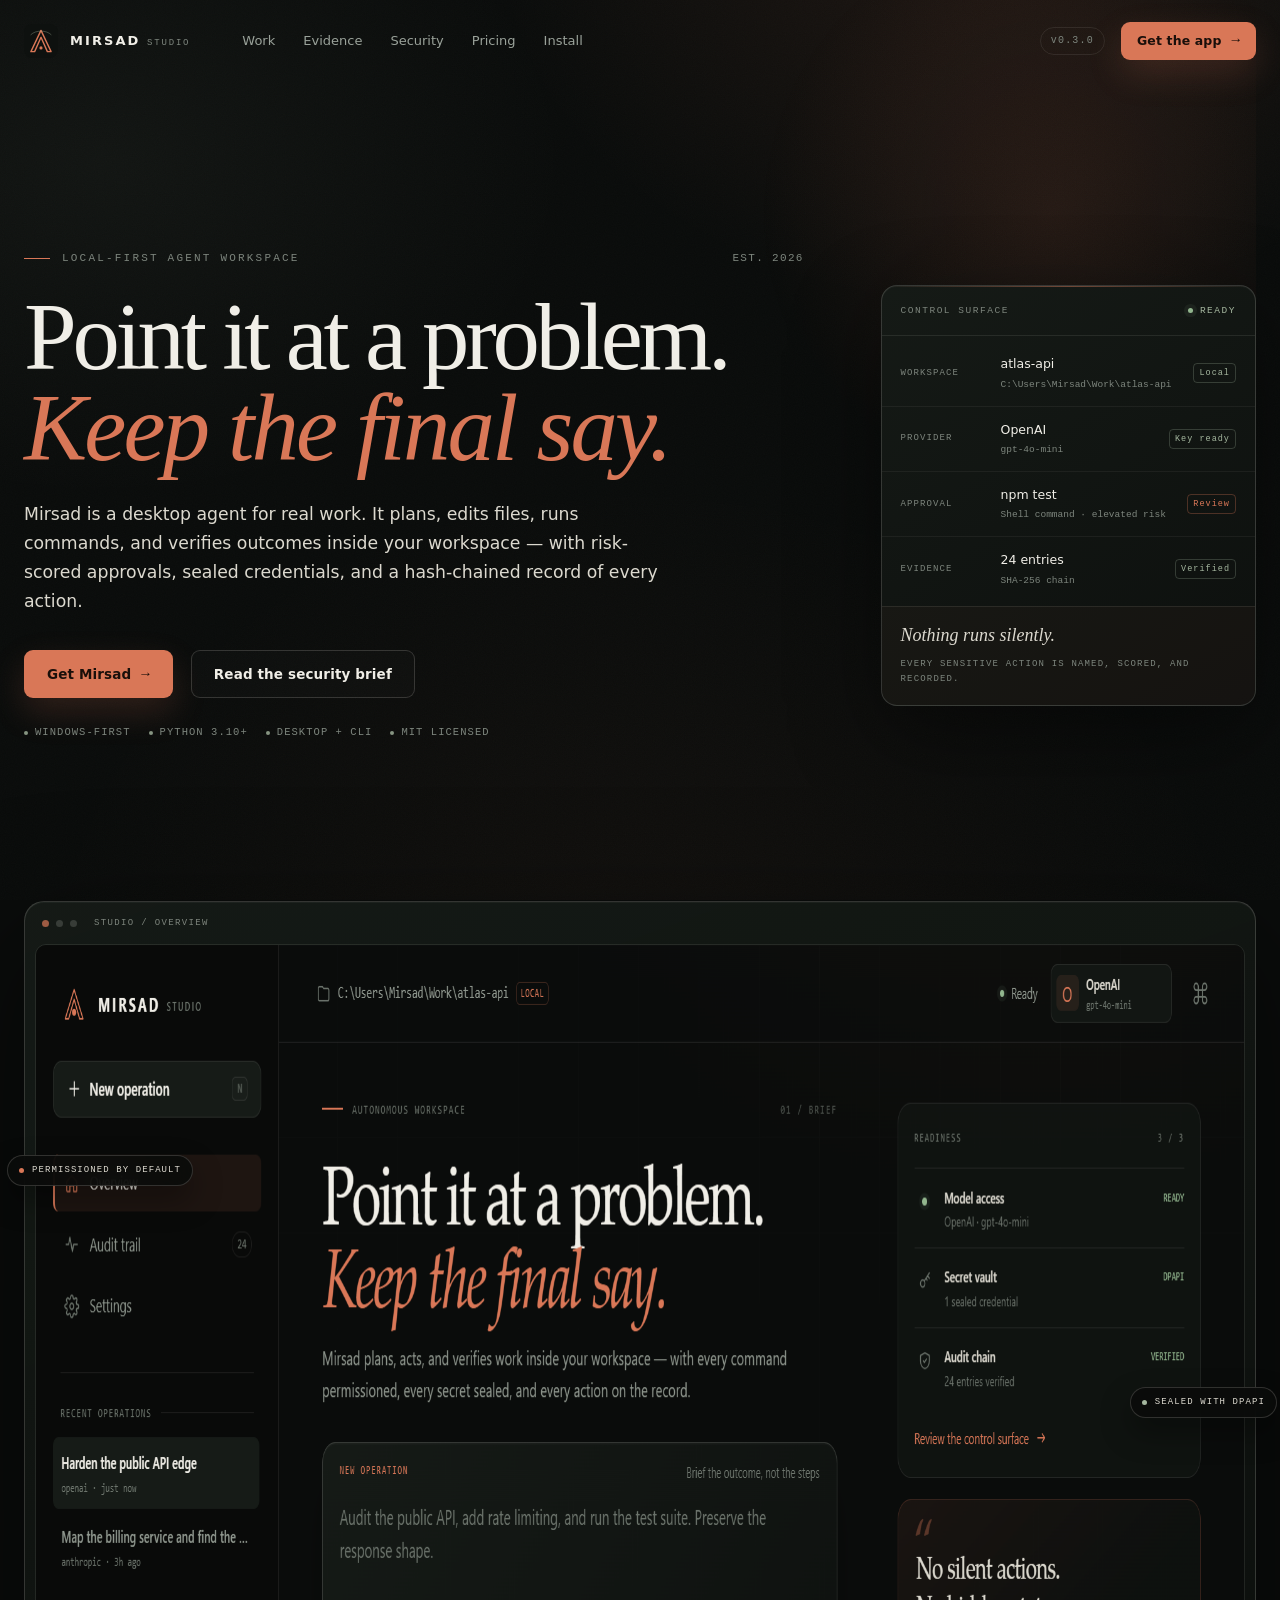
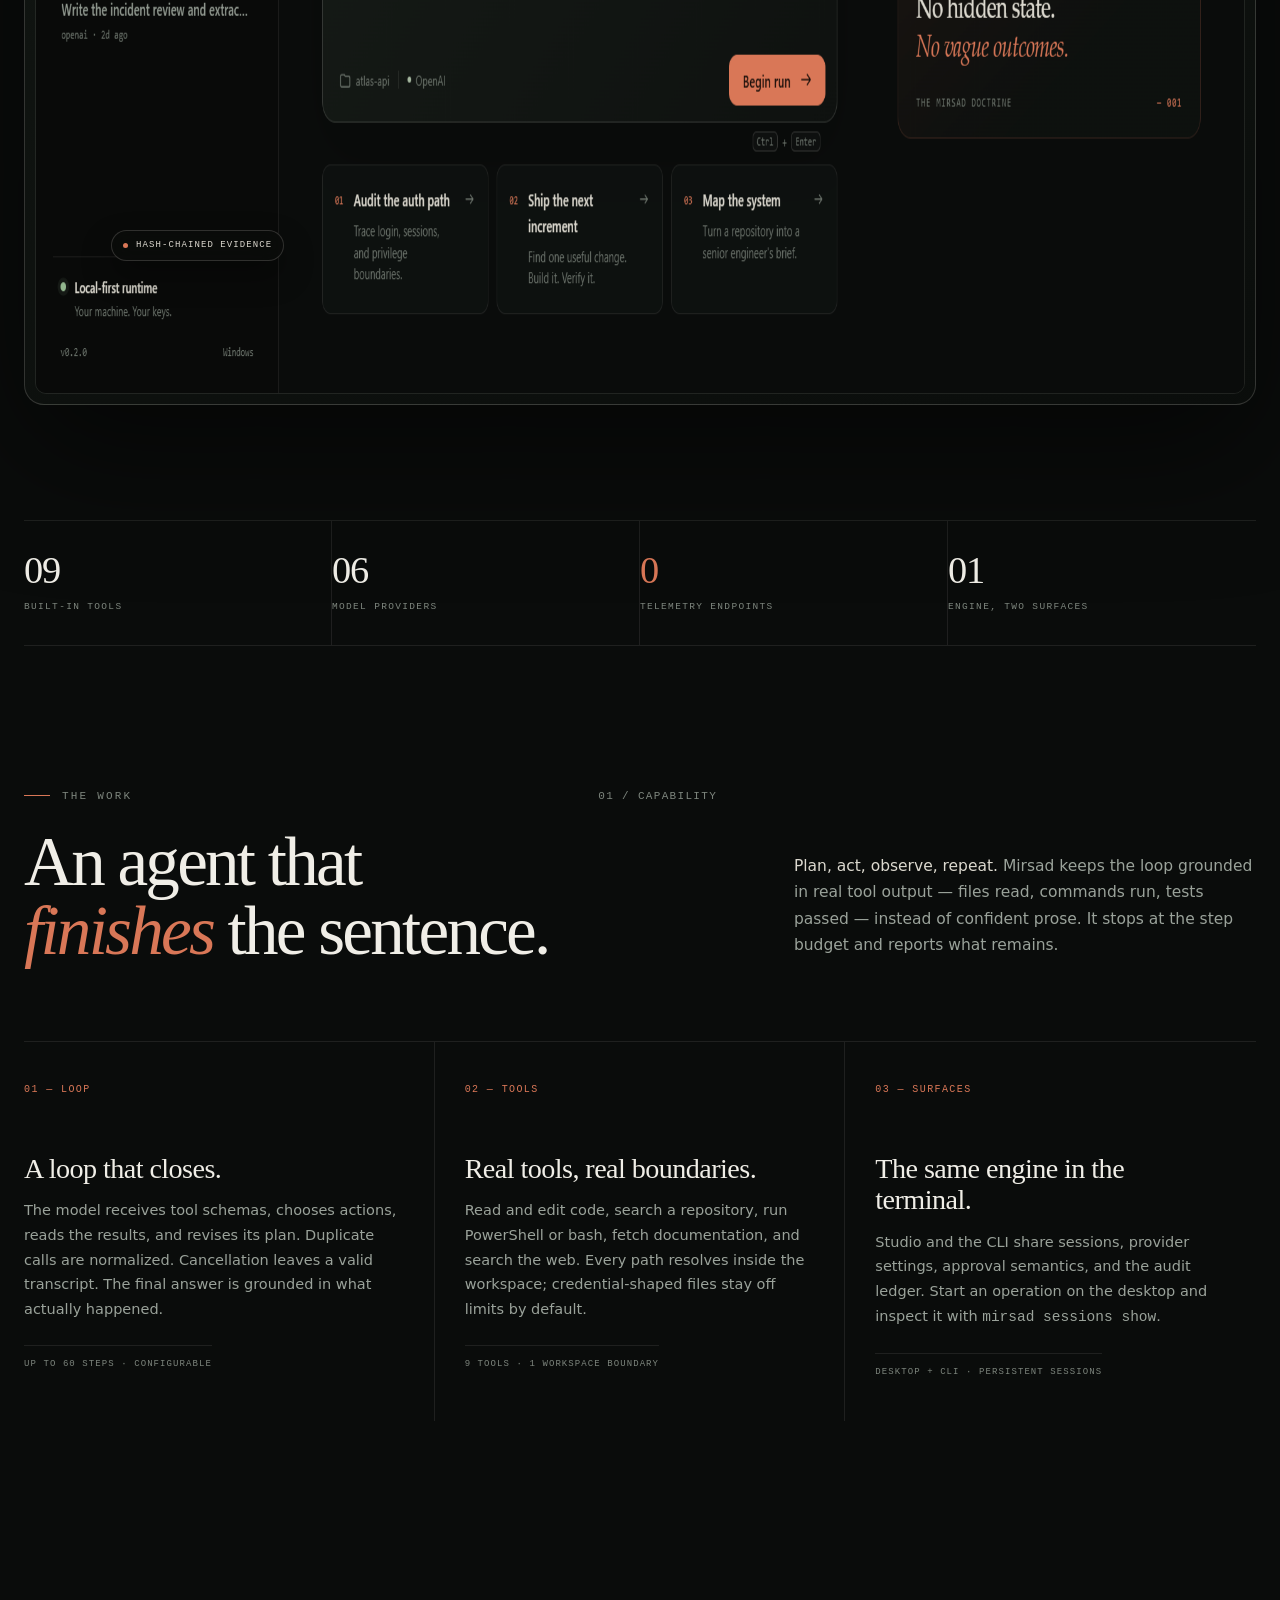
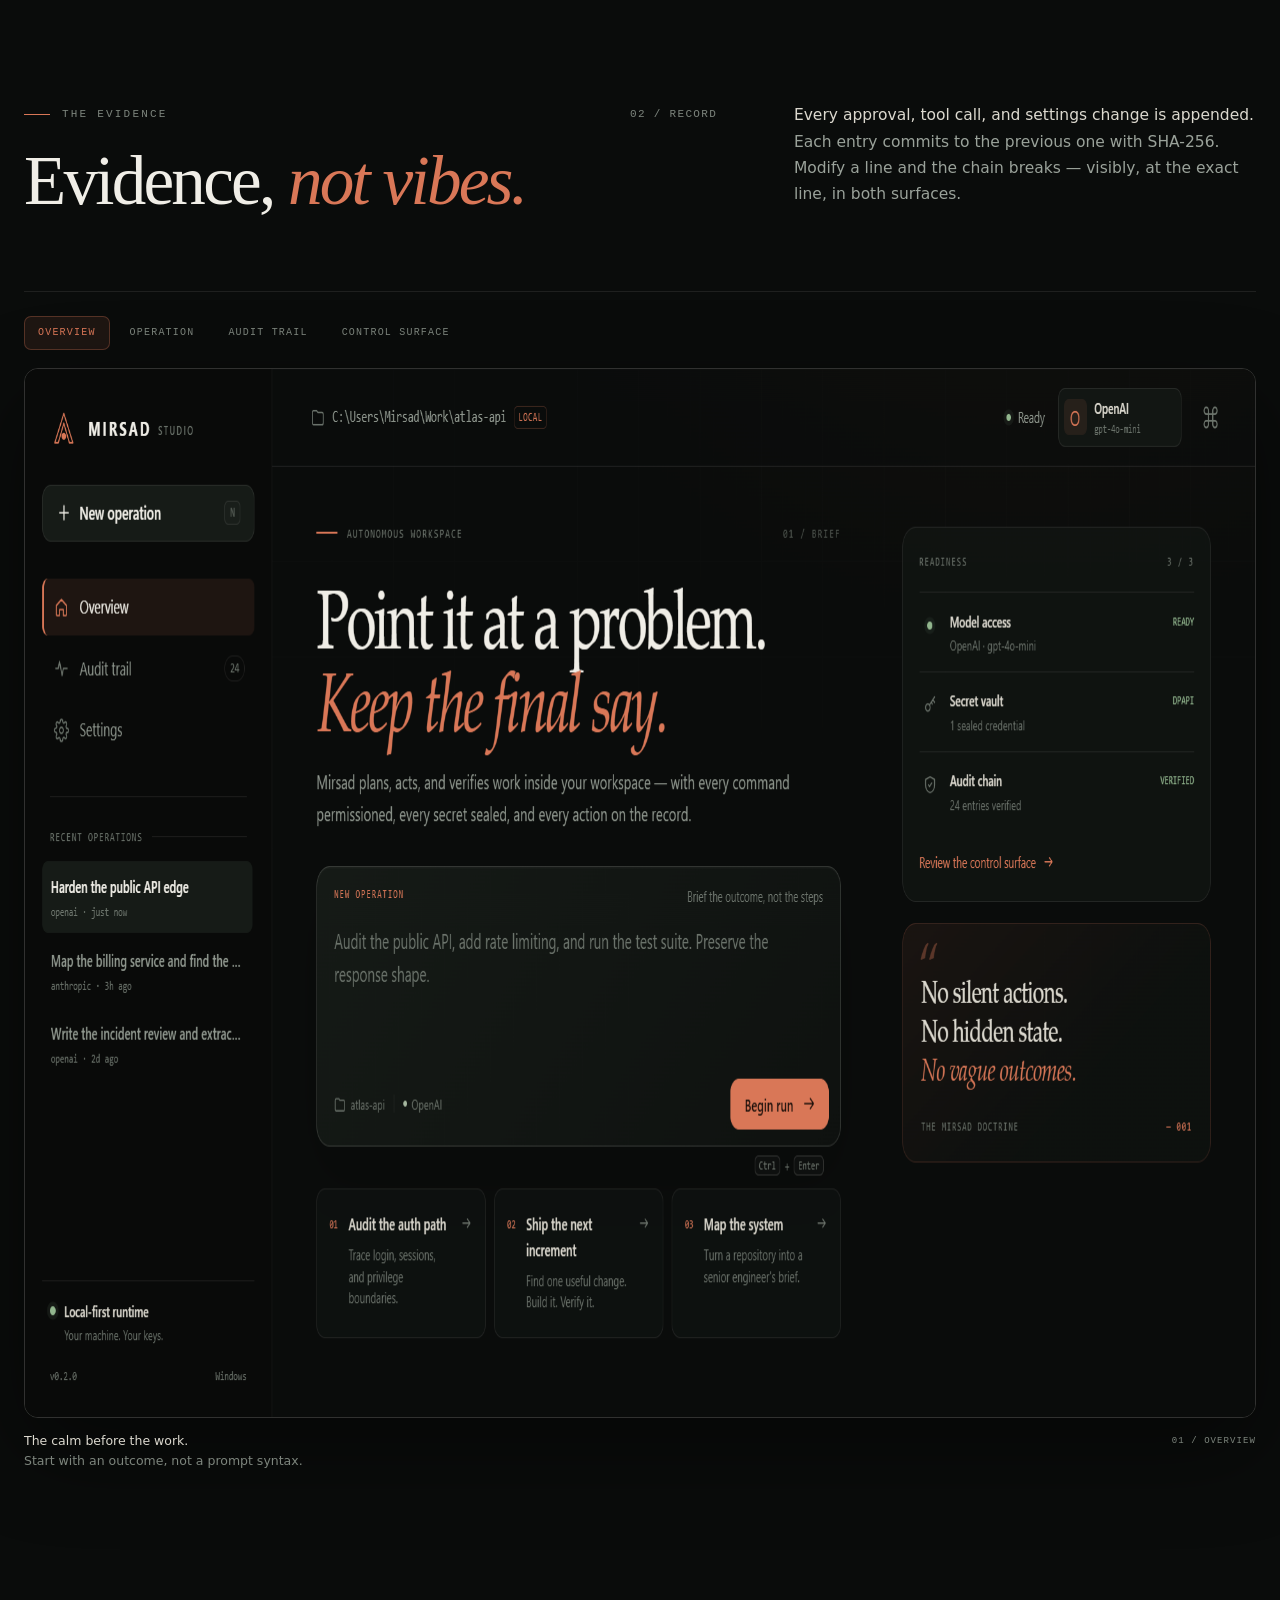
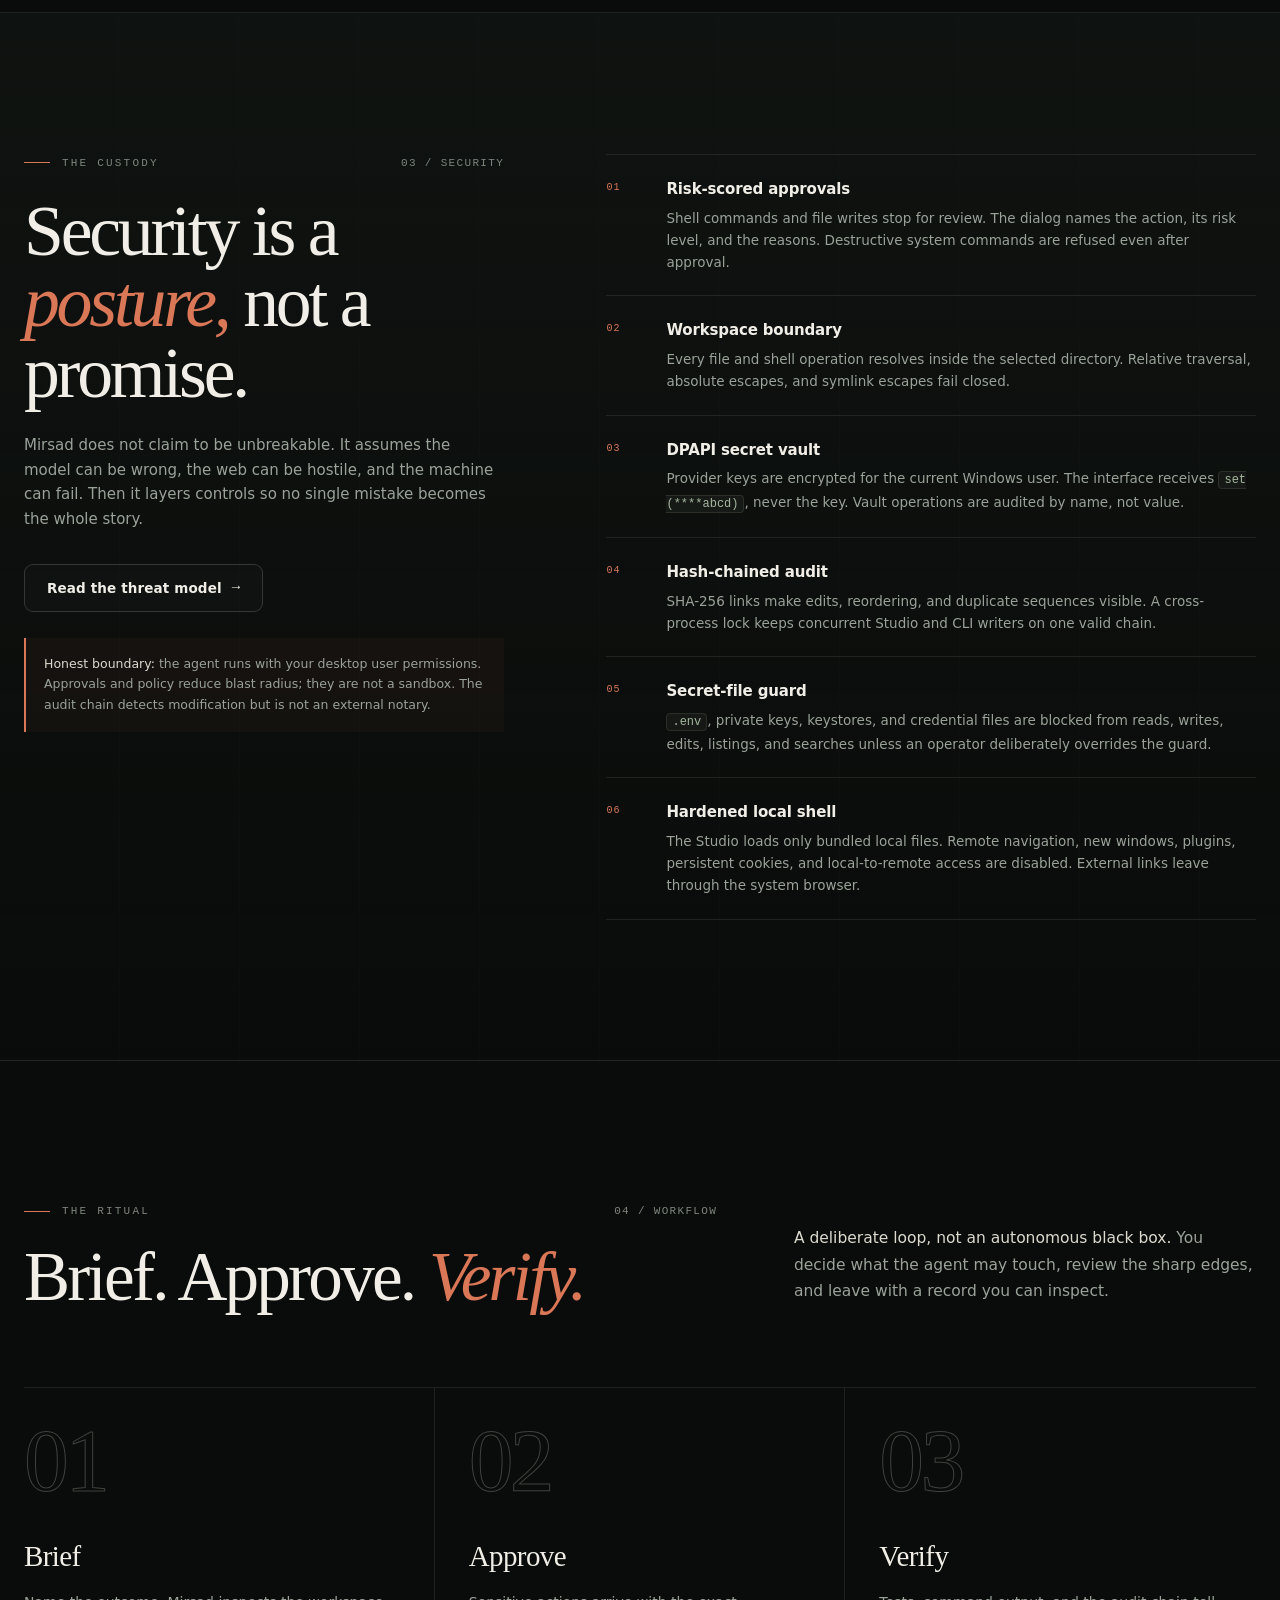
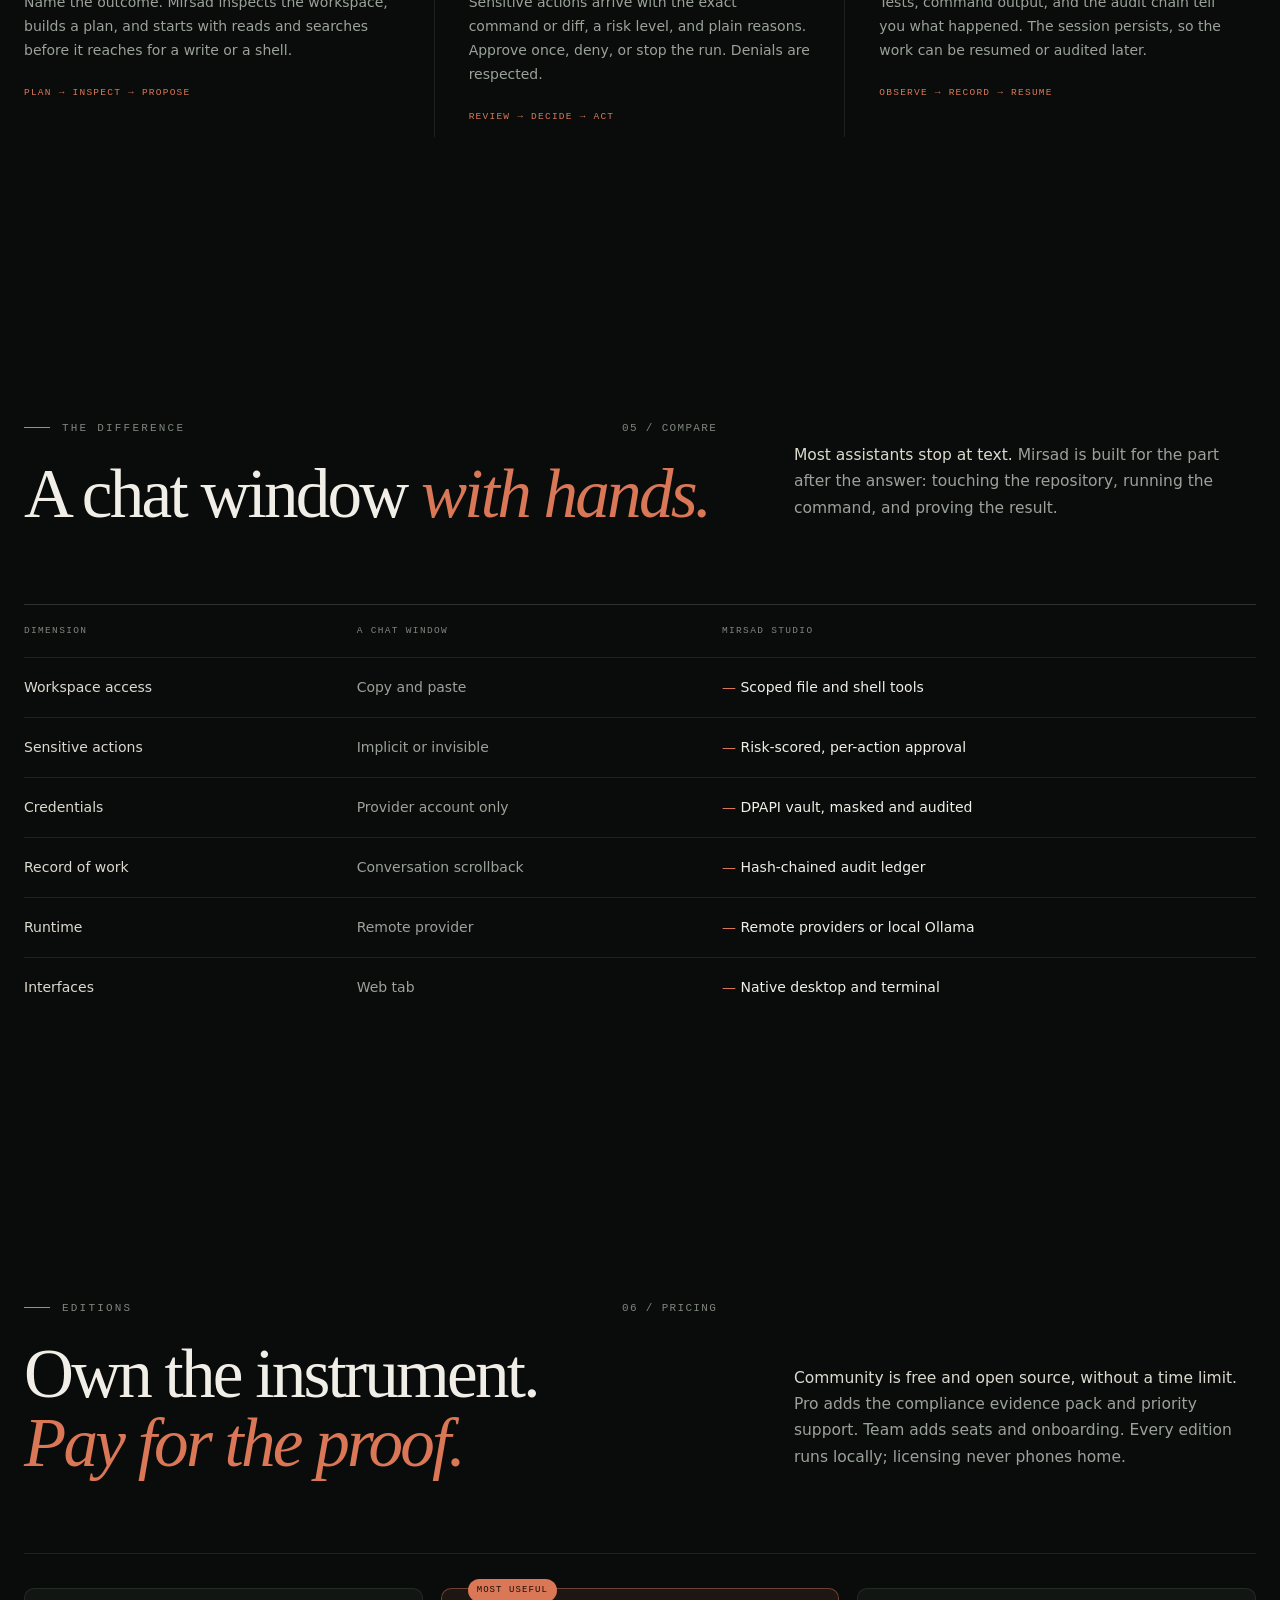
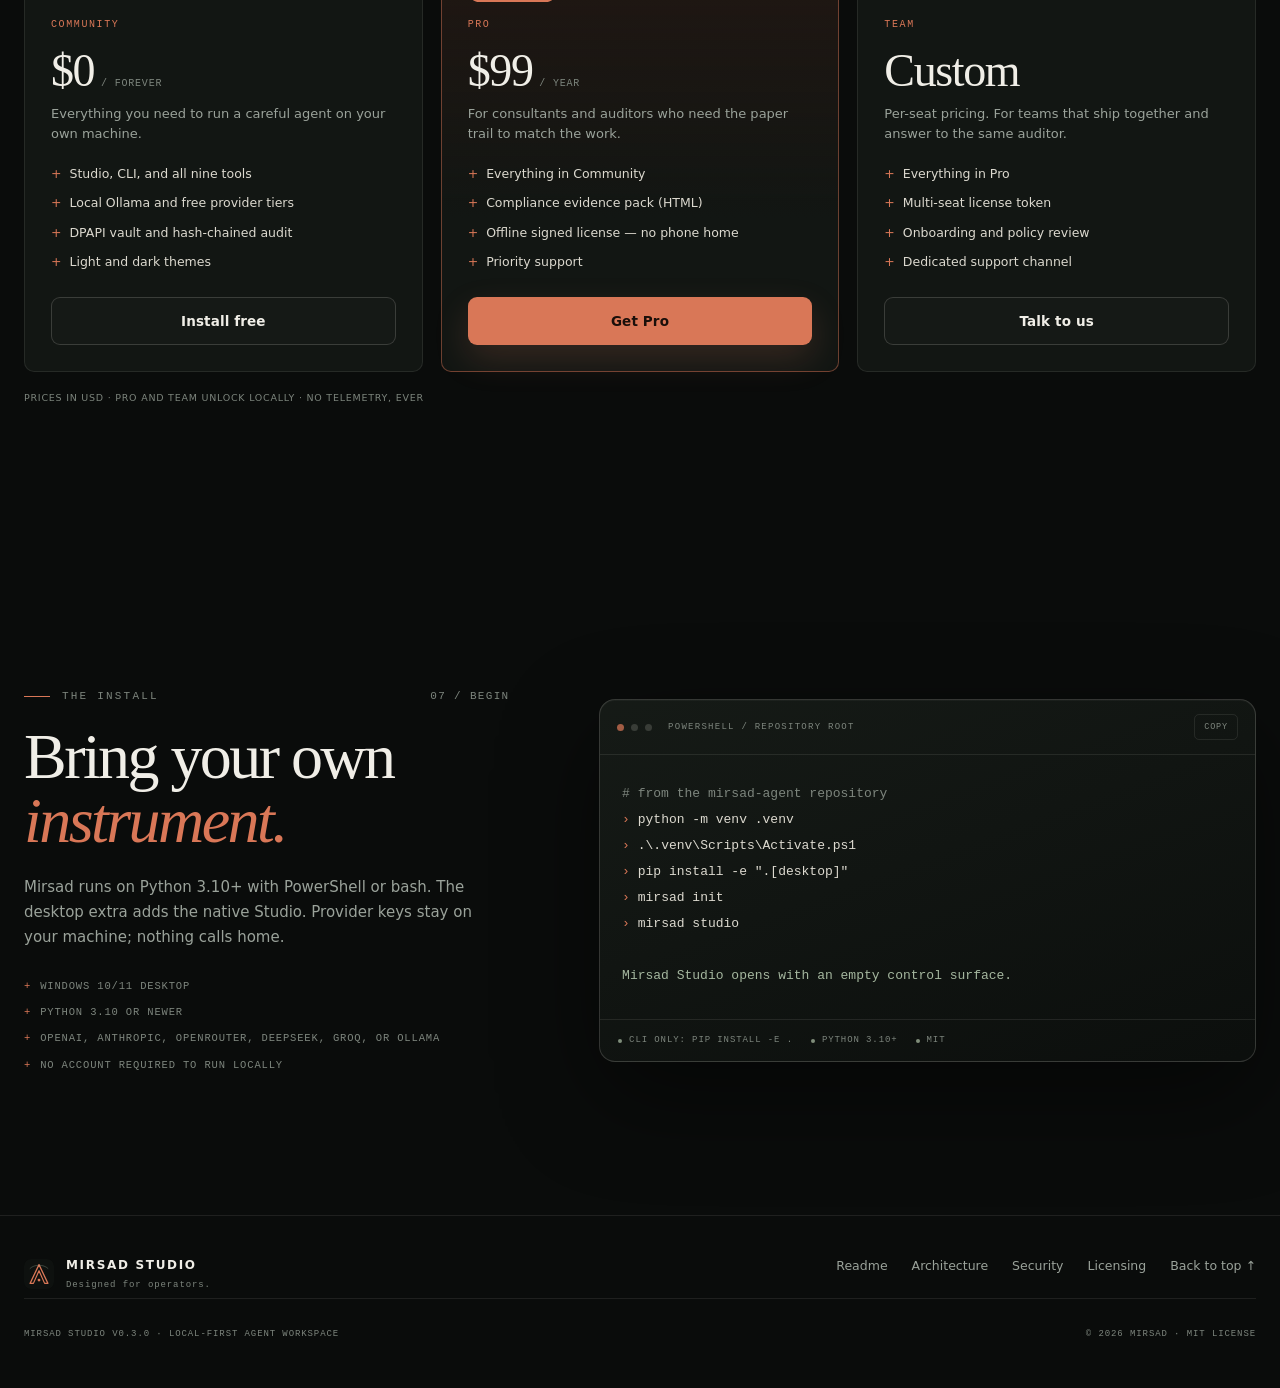
==== commit b22f10e1: "Add Mirsad Pro licensing, compliance report, and pricing site; bump to 0.3.0" ====
--- a/site/index.html
+++ b/site/index.html
@@ -681,6 +681,81 @@
 .compare td.ours::before { content: "— "; color: var(--copper); }
 .compare tr:last-child td { border-bottom: 0; }
 
+/* ── pricing ────────────────────────────────────────────────────────── */
+.plans {
+  display: grid;
+  grid-template-columns: repeat(auto-fit, minmax(240px, 1fr));
+  gap: 18px;
+  border-top: 1px solid var(--line);
+  padding-top: 34px;
+}
+.plan {
+  position: relative;
+  display: flex;
+  flex-direction: column;
+  border: 1px solid var(--line);
+  border-radius: var(--radius-sm);
+  background: var(--panel);
+  padding: 28px 26px 26px;
+}
+.plan-featured {
+  border-color: rgba(217, 119, 87, 0.45);
+  background: linear-gradient(180deg, var(--copper-wash), var(--panel) 60%);
+}
+.plan-badge {
+  position: absolute;
+  top: -10px;
+  left: 26px;
+  background: var(--copper);
+  color: #1a0f0a;
+  font-family: var(--mono);
+  font-size: 9px;
+  letter-spacing: 0.12em;
+  text-transform: uppercase;
+  padding: 4px 9px;
+  border-radius: 999px;
+}
+.plan-name {
+  font-family: var(--mono);
+  font-size: 10px;
+  letter-spacing: 0.16em;
+  text-transform: uppercase;
+  color: var(--copper);
+}
+.plan-price {
+  margin: 14px 0 10px;
+  font-family: var(--display);
+  font-size: 46px;
+  line-height: 1;
+  letter-spacing: -0.03em;
+}
+.plan-price span {
+  font-family: var(--mono);
+  font-size: 10px;
+  letter-spacing: 0.08em;
+  color: var(--faint);
+  text-transform: uppercase;
+}
+.plan-line { margin: 0 0 18px; color: var(--muted); font-size: 13px; line-height: 1.6; min-height: 42px; }
+.plan ul {
+  display: grid;
+  gap: 9px;
+  margin: 0 0 24px;
+  padding: 0;
+  list-style: none;
+  color: var(--paper-soft);
+  font-size: 12.5px;
+}
+.plan li::before { content: "+"; color: var(--copper); margin-right: 8px; }
+.plan .btn { margin-top: auto; justify-content: center; }
+.plans-note {
+  margin: 18px 0 0;
+  color: var(--faint);
+  font-size: 9.5px;
+  letter-spacing: 0.08em;
+  text-transform: uppercase;
+}
+
 /* ── install ────────────────────────────────────────────────────────── */
 .install { padding-bottom: clamp(90px, 11vw, 150px); }
 .install-grid {
@@ -864,10 +939,11 @@
         <a href="#work">Work</a>
         <a href="#evidence">Evidence</a>
         <a href="#security">Security</a>
+        <a href="#pricing">Pricing</a>
         <a href="#install">Install</a>
       </div>
       <div class="nav-actions">
-        <span class="version">v0.2.0</span>
+        <span class="version">v0.3.0</span>
         <a class="btn btn-primary btn-small" href="#install">Get the app <span class="arrow">→</span></a>
         <button class="nav-toggle" id="nav-toggle" aria-label="Open menu" aria-expanded="false" aria-controls="nav-links">
           <span></span><span></span><span></span>
@@ -1088,10 +1164,64 @@
     </div>
   </section>
 
+  <section class="section shell" id="pricing">
+    <div class="section-head reveal">
+      <div>
+        <div class="eyebrow">Editions <span class="index">06 / Pricing</span></div>
+        <h2>Own the instrument. <em>Pay for the proof.</em></h2>
+      </div>
+      <p><b>Community is free and open source, without a time limit.</b> Pro adds the compliance evidence pack and priority support. Team adds seats and onboarding. Every edition runs locally; licensing never phones home.</p>
+    </div>
+
+    <div class="plans">
+      <article class="plan reveal">
+        <div class="plan-name">Community</div>
+        <div class="plan-price">$0<span> / forever</span></div>
+        <p class="plan-line">Everything you need to run a careful agent on your own machine.</p>
+        <ul>
+          <li>Studio, CLI, and all nine tools</li>
+          <li>Local Ollama and free provider tiers</li>
+          <li>DPAPI vault and hash-chained audit</li>
+          <li>Light and dark themes</li>
+        </ul>
+        <a class="btn btn-ghost" href="#install">Install free</a>
+      </article>
+
+      <article class="plan plan-featured reveal d1">
+        <div class="plan-badge">Most useful</div>
+        <div class="plan-name">Pro</div>
+        <div class="plan-price">$99<span> / year</span></div>
+        <p class="plan-line">For consultants and auditors who need the paper trail to match the work.</p>
+        <ul>
+          <li>Everything in Community</li>
+          <li>Compliance evidence pack (HTML)</li>
+          <li>Offline signed license — no phone home</li>
+          <li>Priority support</li>
+        </ul>
+        <a class="btn btn-primary" href="#install">Get Pro</a>
+      </article>
+
+      <article class="plan reveal d2">
+        <div class="plan-name">Team</div>
+        <div class="plan-price">Custom</div>
+        <p class="plan-line">Per-seat pricing. For teams that ship together and answer to the same auditor.</p>
+        <ul>
+          <li>Everything in Pro</li>
+          <li>Multi-seat license token</li>
+          <li>Onboarding and policy review</li>
+          <li>Dedicated support channel</li>
+        </ul>
+        <a class="btn btn-ghost" href="#install">Talk to us</a>
+      </article>
+    </div>
+
+    <p class="plans-note">Prices in USD · Pro and Team unlock locally · No telemetry, ever</p>
+  </section>
+
   <section class="section install shell" id="install">
     <div class="install-grid">
       <div class="reveal">
-        <div class="eyebrow">The install <span class="index">06 / Begin</span></div>
+        <div class="eyebrow">The install <span class="index">07 / Begin</span></div>
         <h2>Bring your own <em>instrument.</em></h2>
         <p>Mirsad runs on Python 3.10+ with PowerShell or bash. The desktop extra adds the native Studio. Provider keys stay on your machine; nothing calls home.</p>
         <ul class="install-points">
@@ -1132,11 +1262,12 @@
         <a href="../README.md">Readme</a>
         <a href="../docs/ARCHITECTURE.md">Architecture</a>
         <a href="../docs/SECURITY.md">Security</a>
+        <a href="../docs/LICENSING.md">Licensing</a>
         <a href="#top">Back to top ↑</a>
       </div>
     </div>
     <div class="footer-note">
-      <span>Mirsad Studio v0.2.0 · Local-first agent workspace</span>
+      <span>Mirsad Studio v0.3.0 · Local-first agent workspace</span>
       <span>© <span id="year">2026</span> Mirsad · MIT License</span>
     </div>
   </div>
